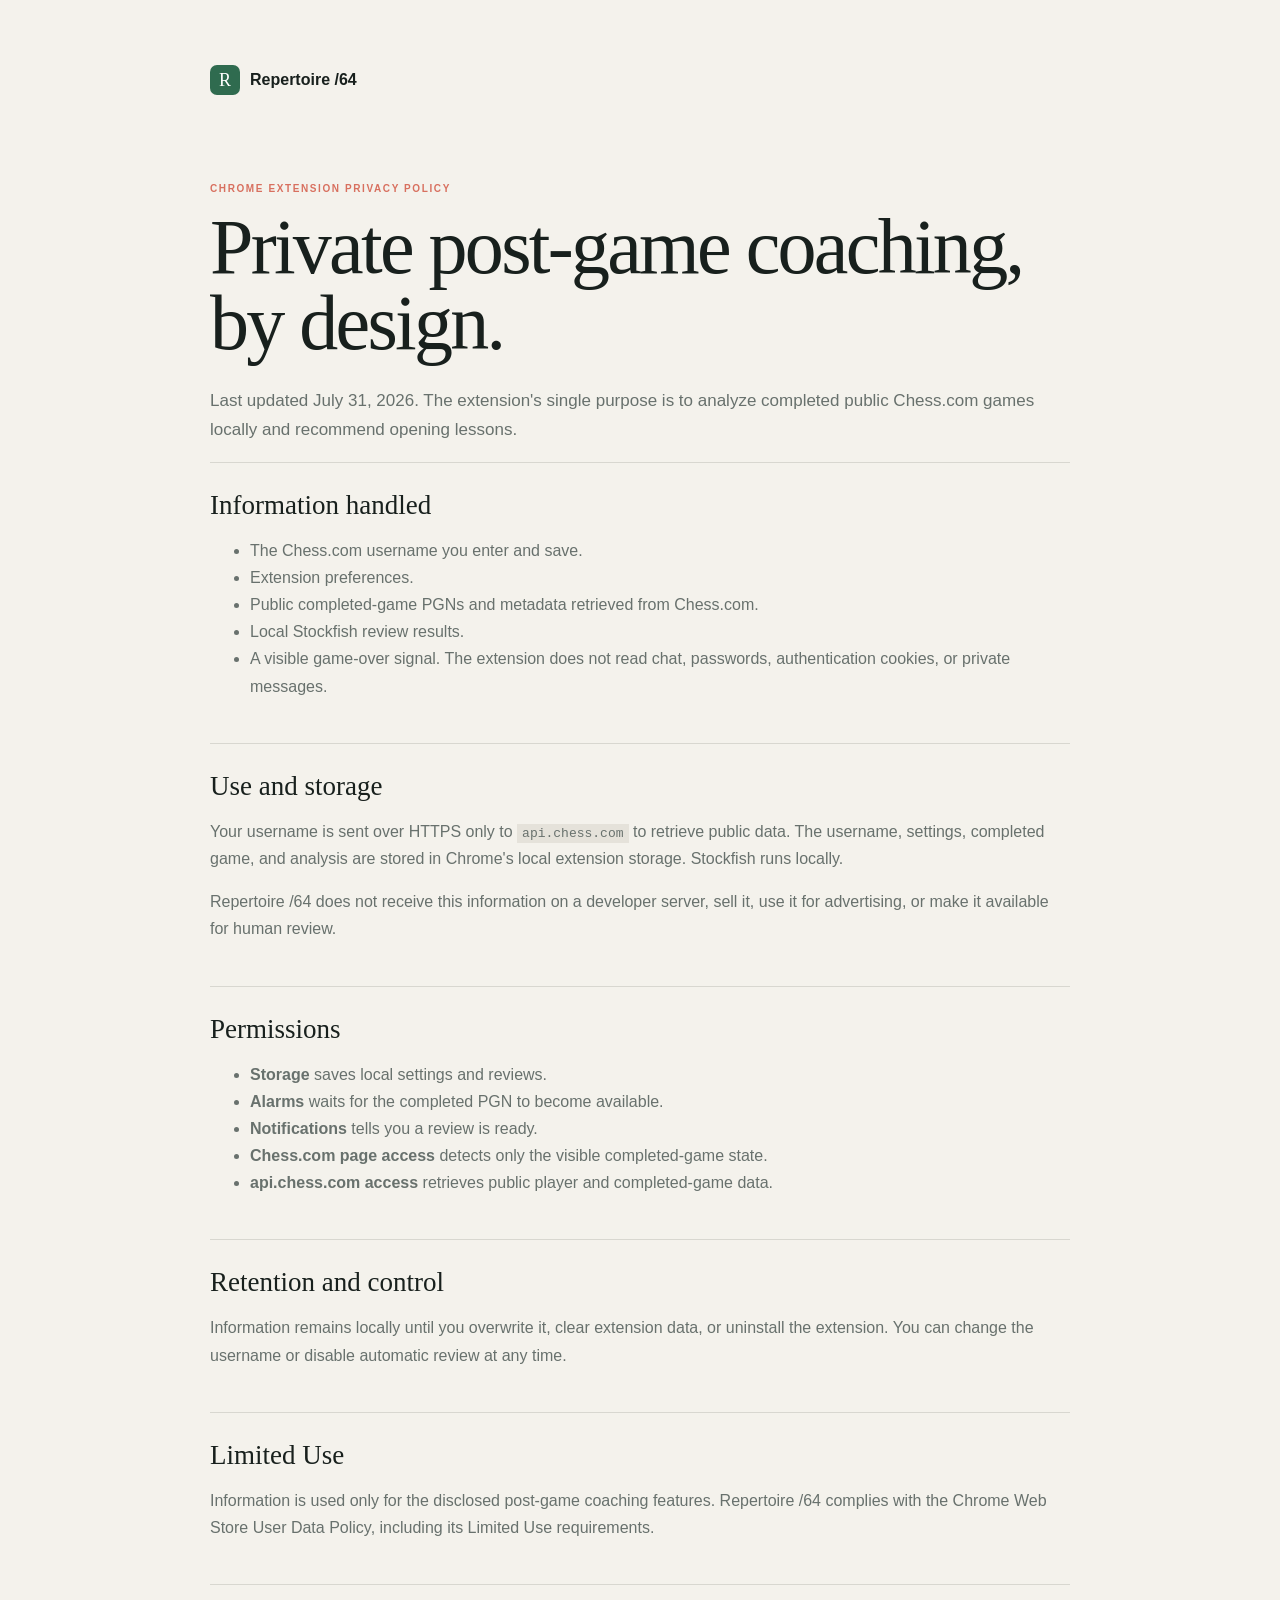
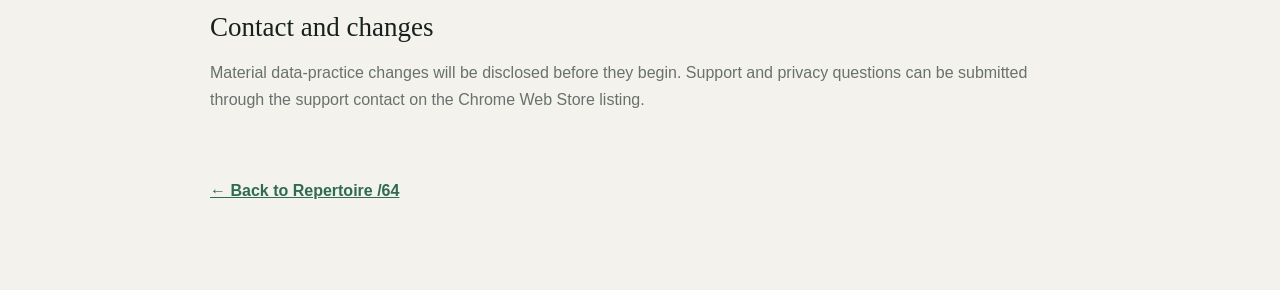
==== privacy.html @ 4016c4d4 "Publish GitHub Pages website" ====
<!doctype html>
<html lang="en">
  <head>
    <meta charset="utf-8">
    <meta name="viewport" content="width=device-width, initial-scale=1">
    <title>Privacy Policy — Repertoire /64</title>
    <link rel="stylesheet" href="./styles.css">
    <style>
      .policy{width:min(860px,calc(100% - 40px));margin:auto;padding:65px 0 90px}.policy>.brand{margin-bottom:75px}.policy .kicker{color:var(--coral);font-size:10px;font-weight:bold;letter-spacing:.16em}.policy h1{font:clamp(43px,7vw,78px)/.98 Georgia,serif;letter-spacing:-.035em;margin:12px 0 25px}.policy>.lead{font-size:17px}.policy p,.policy li{color:var(--muted);line-height:1.7}.policy section{padding:27px 0;border-top:1px solid var(--line)}.policy h2{font:27px Georgia,serif;margin:0 0 14px}.policy code{padding:2px 5px;background:#e5e2da}.policy .back{display:inline-block;margin-top:25px;color:var(--green);font-weight:bold;text-decoration:underline}
    </style>
  </head>
  <body>
    <main class="policy">
      <a class="brand" href="./index.html"><span>R</span> Repertoire /64</a>
      <p class="kicker">CHROME EXTENSION PRIVACY POLICY</p>
      <h1>Private post-game coaching, by design.</h1>
      <p class="lead">Last updated July 31, 2026. The extension&apos;s single purpose is to analyze completed public Chess.com games locally and recommend opening lessons.</p>
      <section><h2>Information handled</h2><ul><li>The Chess.com username you enter and save.</li><li>Extension preferences.</li><li>Public completed-game PGNs and metadata retrieved from Chess.com.</li><li>Local Stockfish review results.</li><li>A visible game-over signal. The extension does not read chat, passwords, authentication cookies, or private messages.</li></ul></section>
      <section><h2>Use and storage</h2><p>Your username is sent over HTTPS only to <code>api.chess.com</code> to retrieve public data. The username, settings, completed game, and analysis are stored in Chrome&apos;s local extension storage. Stockfish runs locally.</p><p>Repertoire /64 does not receive this information on a developer server, sell it, use it for advertising, or make it available for human review.</p></section>
      <section><h2>Permissions</h2><ul><li><strong>Storage</strong> saves local settings and reviews.</li><li><strong>Alarms</strong> waits for the completed PGN to become available.</li><li><strong>Notifications</strong> tells you a review is ready.</li><li><strong>Chess.com page access</strong> detects only the visible completed-game state.</li><li><strong>api.chess.com access</strong> retrieves public player and completed-game data.</li></ul></section>
      <section><h2>Retention and control</h2><p>Information remains locally until you overwrite it, clear extension data, or uninstall the extension. You can change the username or disable automatic review at any time.</p></section>
      <section><h2>Limited Use</h2><p>Information is used only for the disclosed post-game coaching features. Repertoire /64 complies with the Chrome Web Store User Data Policy, including its Limited Use requirements.</p></section>
      <section><h2>Contact and changes</h2><p>Material data-practice changes will be disclosed before they begin. Support and privacy questions can be submitted through the support contact on the Chrome Web Store listing.</p></section>
      <a class="back" href="./index.html">← Back to Repertoire /64</a>
    </main>
  </body>
</html>
---- styles.css ----
:root{--ink:#18201d;--muted:#68716d;--paper:#f4f2ec;--panel:#fbfaf6;--line:#d8d7d0;--green:#2f6b4f;--dark:#214c3a;--coral:#d8705f;--yellow:#e2c168;--shadow:0 18px 60px rgba(25,35,31,.08)}
*{box-sizing:border-box}html{scroll-behavior:smooth}body{margin:0;color:var(--ink);background:var(--paper);font-family:Arial,sans-serif}button,input{font:inherit}button,a{-webkit-tap-highlight-color:transparent}button{color:inherit}a{color:inherit;text-decoration:none}.topbar{height:72px;padding:0 clamp(20px,5vw,76px);display:flex;align-items:center;justify-content:space-between;border-bottom:1px solid var(--line);background:rgba(244,242,236,.94);backdrop-filter:blur(16px);position:sticky;top:0;z-index:20}.brand{display:inline-flex;gap:10px;align-items:center;font-weight:700}.brand span{display:grid;place-items:center;width:30px;height:30px;border-radius:7px;color:#fff;background:var(--green);font:18px Georgia,serif}.topbar nav{display:flex;gap:26px;color:var(--muted);font-size:12px}.store-link{font-size:11px;font-weight:700;color:var(--green)}.store-link.disabled,.add-chrome.disabled{pointer-events:none;opacity:.52}.hero{min-height:680px;padding:100px clamp(22px,10vw,150px) 65px;border-bottom:1px solid var(--line);background:radial-gradient(circle at 86% 25%,rgba(47,107,79,.14),transparent 28%)}.eyebrow,.section-heading>div>p,.trainer-title p,.branch-head p,.extension>div>p:first-child{font-size:10px;letter-spacing:.16em;font-weight:700;color:var(--green)}.hero h1{margin:22px 0;max-width:900px;font-size:clamp(48px,6vw,90px);line-height:.97;letter-spacing:-.055em}.hero h1 em{color:var(--green);font-family:Georgia,serif;font-weight:400}.hero-copy{max-width:670px;color:var(--muted);font-size:17px;line-height:1.7}.lookup{margin-top:30px;width:min(690px,100%);display:grid;grid-template-columns:1fr auto;border:1px solid var(--line);background:var(--panel);padding:7px;box-shadow:var(--shadow)}.lookup div{display:flex;flex-direction:column;padding:8px 15px}.lookup label{font-size:9px;color:var(--muted);font-weight:700;letter-spacing:.11em}.lookup input{border:0;outline:0;background:transparent;font-size:17px;margin-top:5px}.lookup button,.primary,.add-chrome{border:0;background:var(--green);color:#fff;font-weight:700;padding:0 23px;cursor:pointer}.status{min-height:20px;color:var(--coral);font-weight:700}.report{display:flex;flex-wrap:wrap;width:min(690px,100%);background:var(--panel);border:1px solid var(--line)}.report div{padding:13px 20px;border-right:1px solid var(--line)}.report small{display:block;color:var(--muted);font-size:9px;letter-spacing:.1em;margin-bottom:5px}.hero-stats{display:flex;gap:35px;flex-wrap:wrap;margin-top:55px}.hero-stats div{display:flex;align-items:baseline;gap:8px}.hero-stats strong{font:28px Georgia,serif;color:var(--green)}.hero-stats span{font-size:12px;color:var(--muted)}.section,.trainer-section{padding:88px clamp(20px,7vw,110px)}.section-heading,.trainer-title{display:flex;justify-content:space-between;align-items:flex-end;gap:38px;margin-bottom:35px}.section-heading h2,.trainer-title h2,.extension h2{margin:8px 0 0;font-size:clamp(34px,4vw,55px);line-height:1.05;letter-spacing:-.045em}.section-heading>p{max-width:430px;color:var(--muted);line-height:1.6}.catalog-tools{display:flex;justify-content:space-between;gap:20px;margin-bottom:20px}.filters{display:flex;gap:6px}.filters button,.controls button{border:1px solid var(--line);background:var(--panel);padding:10px 17px;cursor:pointer}.filters button.active{background:var(--ink);color:#fff}.catalog-tools>input{width:min(360px,100%);padding:12px 15px;border:1px solid var(--line);background:var(--panel)}.course-grid{display:grid;grid-template-columns:repeat(4,1fr);gap:10px;max-height:780px;overflow:auto;padding:2px 5px 15px 2px}.course-card{min-height:215px;padding:20px;border:1px solid var(--line);background:var(--panel);text-align:left;cursor:pointer}.course-card.active{outline:2px solid var(--green);outline-offset:-2px}.course-card:hover{transform:translateY(-2px);box-shadow:var(--shadow)}.side{display:inline-block;padding:5px 8px;background:#e5eee7;color:var(--green);font-size:9px;font-weight:700}.side.black{background:#e4e4df;color:var(--ink)}.course-card h3{font:23px Georgia,serif;margin:20px 0 8px}.course-card p{height:55px;overflow:hidden;color:var(--muted);font-size:12px;line-height:1.5}.course-card .bar{height:4px;background:#dfdfd8;margin:17px 0 7px}.course-card .bar i{display:block;height:100%;background:var(--green)}.course-card small{color:var(--muted)}.trainer-section{background:#e8e6df}.trainer-title>span{padding:9px 13px;border:1px solid var(--line);border-radius:99px;background:var(--panel);font-size:10px;color:var(--muted)}.foundation{display:grid;grid-template-columns:repeat(3,1fr);gap:1px;background:var(--line);border:1px solid var(--line);margin-bottom:20px}.foundation article{padding:23px;background:var(--panel);min-height:205px}.foundation small{font-size:9px;letter-spacing:.12em;color:var(--muted);font-weight:700}.foundation h3{font:21px/1.3 Georgia,serif;margin:15px 0 10px}.foundation p{color:var(--muted);font-size:12px;line-height:1.55}.trainer{display:grid;grid-template-columns:minmax(360px,590px) 1fr;box-shadow:var(--shadow)}.board-wrap{padding:clamp(16px,2.5vw,34px);background:#26362f;display:grid;place-items:center}.board{width:100%;aspect-ratio:1;display:grid;grid-template-columns:repeat(8,1fr);box-shadow:0 14px 40px rgba(0,0,0,.25)}.square{border:0;aspect-ratio:1;display:grid;place-items:center;font-family:"Arial Unicode MS",serif;font-size:clamp(30px,4.3vw,61px);line-height:1;cursor:pointer}.square.light{background:#e7dfcc}.square.dark{background:#7f9a84}.square.selected{box-shadow:inset 0 0 0 5px var(--yellow)}.lesson{padding:clamp(24px,3.5vw,44px);background:var(--panel);display:flex;flex-direction:column}.lesson-progress>span{display:block;color:var(--muted);font-size:10px;letter-spacing:.1em}.lesson-progress>div{height:5px;background:#dfdfd8;margin:10px 0 32px}.lesson-progress i{display:block;height:100%;background:var(--green)}.turn-label{color:var(--coral);font-size:10px;font-weight:700;letter-spacing:.13em}.lesson h3{font:clamp(26px,3vw,39px) Georgia,serif;margin:0}.lesson-copy{min-height:92px;color:var(--muted);line-height:1.65}.lesson .primary{min-height:50px;align-self:flex-start}.hint{margin-top:14px;padding:13px;border-left:3px solid var(--yellow);background:#f2ead4;font-size:12px}.controls{display:flex;gap:8px;margin-top:20px}.move-list{margin-top:auto;padding-top:22px;display:flex;gap:5px;flex-wrap:wrap}.move-list button{border:1px solid var(--line);background:transparent;padding:6px 8px;font-size:11px;color:var(--muted)}.move-list button.done{background:#e7efe9;color:var(--green)}.move-list button.current{outline:2px solid var(--coral)}.branches{margin-top:20px;padding:26px;background:var(--panel);border:1px solid var(--line)}.branch-head{display:flex;justify-content:space-between;align-items:end;gap:20px}.branch-head h3{font:25px Georgia,serif;margin:6px 0 0}.branch-head a{font-size:11px;color:var(--green);text-decoration:underline}.branch-grid{display:grid;grid-template-columns:repeat(3,1fr);gap:10px;margin-top:20px}.branch-grid article{padding:18px;min-height:165px;background:#eeece5}.branch-grid small{font-size:9px;color:var(--muted);letter-spacing:.1em}.branch-grid h4{font:27px Georgia,serif;margin:10px 0}.branch-grid p{font-size:12px;color:var(--muted);line-height:1.5}.branch-grid button{border:0;background:var(--ink);color:#fff;padding:9px 12px}.extension{padding:90px clamp(20px,7vw,110px);display:grid;grid-template-columns:1.2fr .8fr;gap:80px;align-items:center;background:var(--dark);color:#fff}.extension>div>p:not(:first-child){max-width:680px;color:#bed0c5;line-height:1.7}.add-chrome{display:inline-block;padding:16px 20px;background:var(--coral);margin-top:18px}.extension>div>span{display:block;margin-top:12px;color:#9eb4a8;font-size:10px}.extension aside{padding:28px;background:var(--panel);color:var(--ink);transform:rotate(1deg);box-shadow:0 25px 70px rgba(0,0,0,.25)}.extension aside small,.extension aside span{font-size:9px;color:var(--muted);letter-spacing:.11em}.extension aside h3{font:29px Georgia,serif;margin-bottom:8px}.extension aside p{color:var(--muted)}.extension aside div{padding:12px;border:1px solid var(--line);margin-top:7px}.extension aside span{display:block}.extension aside .better{background:#e5eee7}.privacy-strip{padding:32px clamp(20px,7vw,110px);display:flex;justify-content:space-between;align-items:center;gap:30px}.privacy-strip p{color:var(--muted);margin-bottom:0}.privacy-strip a{color:var(--green);font-weight:700;white-space:nowrap}footer{padding:28px clamp(20px,7vw,110px);display:flex;justify-content:space-between;align-items:center;gap:20px;background:#17221d;color:#c7d1cc;font-size:11px}footer p{color:#84938c}footer>a:last-child{text-decoration:underline}
@media(max-width:1020px){.course-grid{grid-template-columns:repeat(3,1fr)}.trainer{grid-template-columns:1fr}.board{max-width:650px}.extension{grid-template-columns:1fr}.extension aside{max-width:540px}}@media(max-width:740px){.topbar{padding:0 17px}.topbar nav{display:none}.hero{padding:70px 20px 50px;min-height:auto}.lookup{grid-template-columns:1fr}.lookup button{min-height:50px}.section,.trainer-section,.extension{padding:64px 20px}.section-heading,.trainer-title,.branch-head{align-items:flex-start;flex-direction:column}.catalog-tools{flex-direction:column}.catalog-tools>input{width:100%}.course-grid{grid-template-columns:repeat(2,1fr)}.foundation,.branch-grid{grid-template-columns:1fr}.trainer{box-shadow:none}.board-wrap{padding:12px}.square{font-size:10vw}.lesson{padding:25px 19px}.privacy-strip,footer{align-items:flex-start;flex-direction:column}}@media(max-width:470px){.course-grid{grid-template-columns:1fr}.store-link{font-size:0}.store-link::after{content:"Store ↗";font-size:10px}}
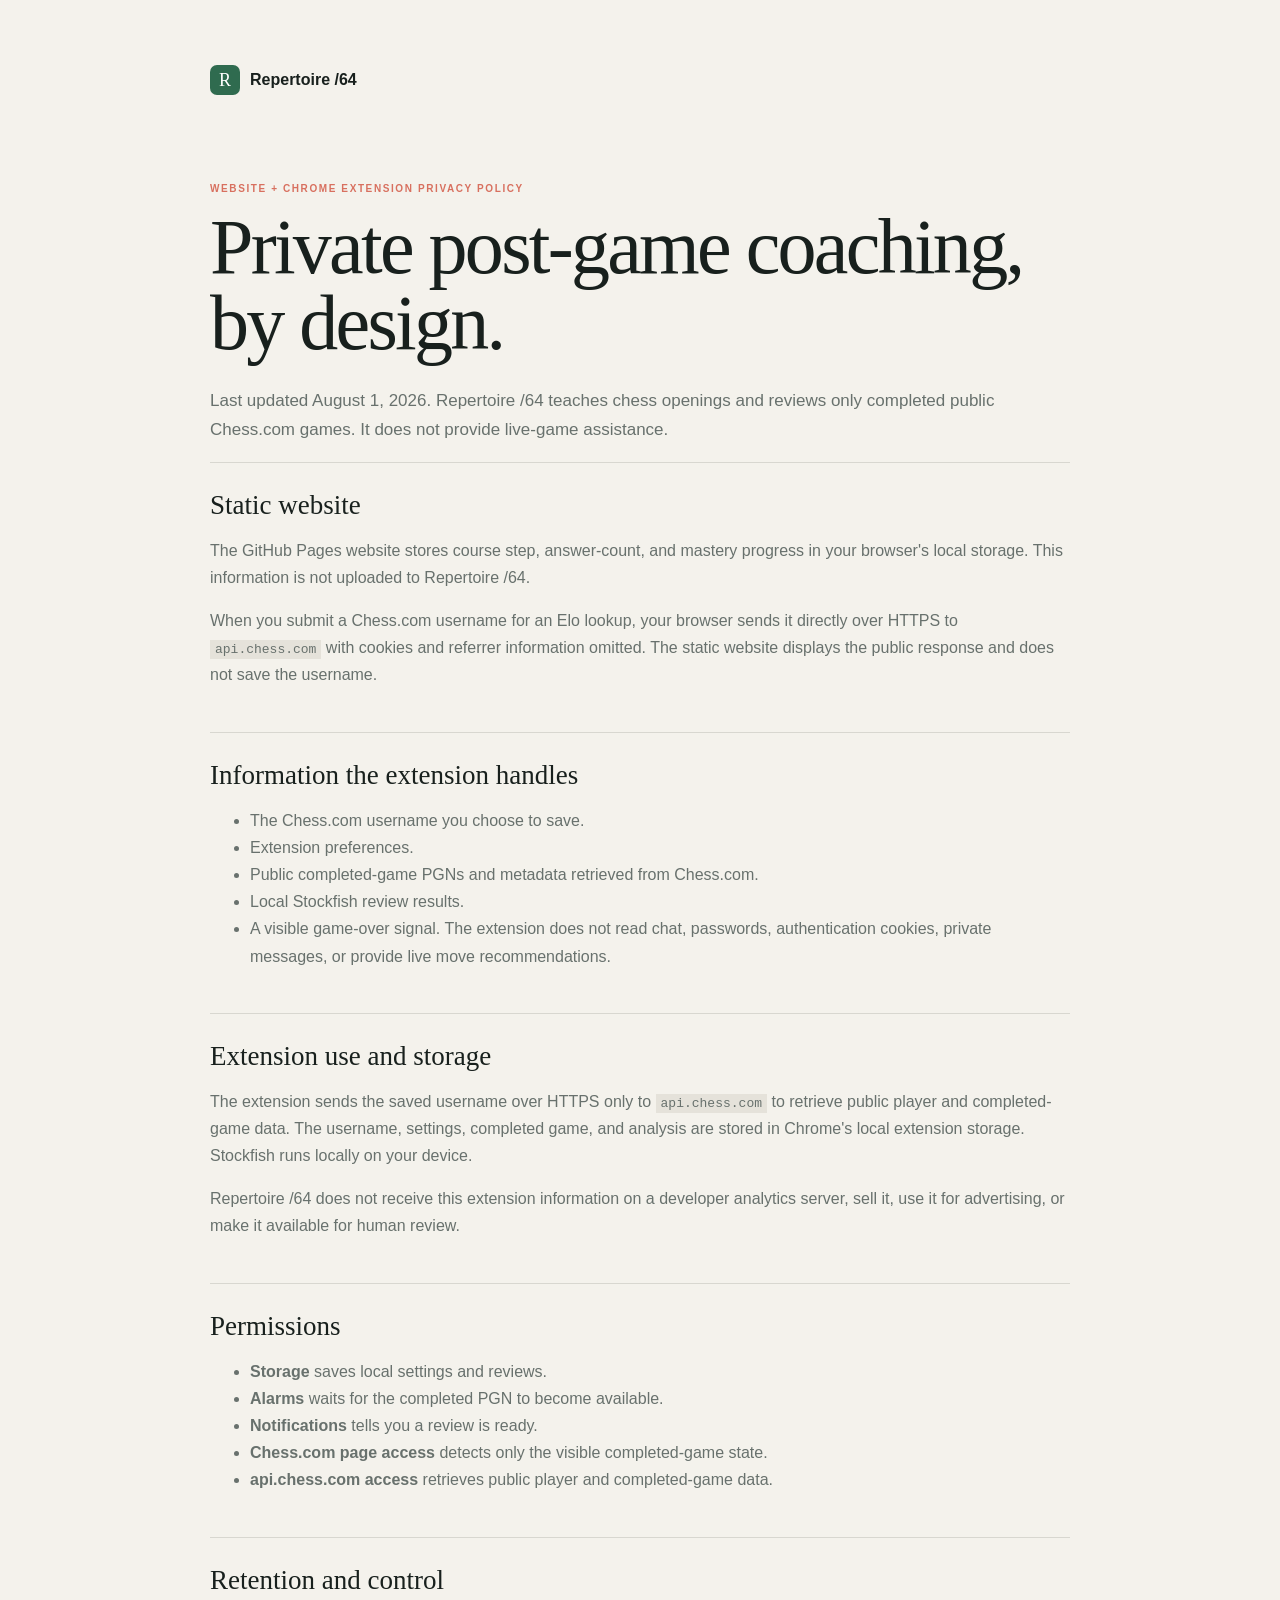
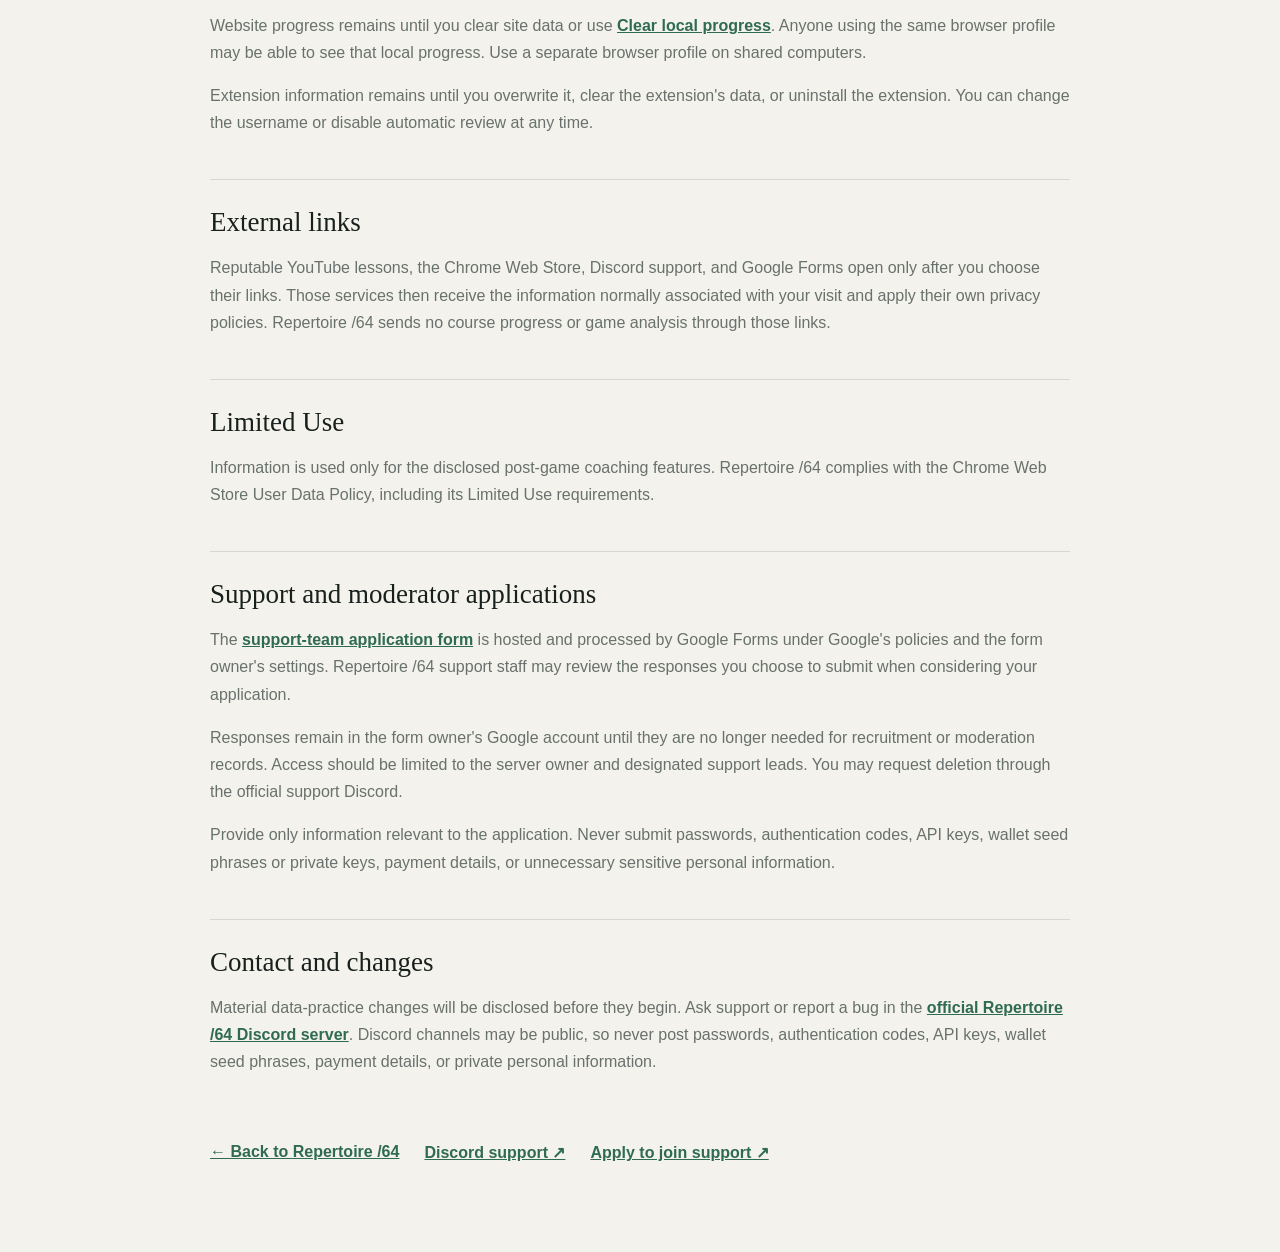
==== commit 3e541048: "Add secure support operations" ====
--- a/privacy.html
+++ b/privacy.html
@@ -2,26 +2,31 @@
 <html lang="en">
   <head>
     <meta charset="utf-8">
+    <meta http-equiv="Content-Security-Policy" content="default-src 'none'; base-uri 'none'; connect-src 'self'; font-src 'self'; form-action 'self'; frame-src 'none'; img-src 'self' data:; manifest-src 'self'; media-src 'none'; object-src 'none'; script-src 'self'; style-src 'self'; worker-src 'none'; require-trusted-types-for 'script'; trusted-types 'none'; upgrade-insecure-requests">
     <meta name="viewport" content="width=device-width, initial-scale=1">
+    <meta name="referrer" content="no-referrer">
+    <meta name="description" content="How the Repertoire /64 static website and Chrome extension handle course progress and completed-game information.">
     <title>Privacy Policy — Repertoire /64</title>
+    <link rel="icon" href="./favicon.svg" type="image/svg+xml">
     <link rel="stylesheet" href="./styles.css">
-    <style>
-      .policy{width:min(860px,calc(100% - 40px));margin:auto;padding:65px 0 90px}.policy>.brand{margin-bottom:75px}.policy .kicker{color:var(--coral);font-size:10px;font-weight:bold;letter-spacing:.16em}.policy h1{font:clamp(43px,7vw,78px)/.98 Georgia,serif;letter-spacing:-.035em;margin:12px 0 25px}.policy>.lead{font-size:17px}.policy p,.policy li{color:var(--muted);line-height:1.7}.policy section{padding:27px 0;border-top:1px solid var(--line)}.policy h2{font:27px Georgia,serif;margin:0 0 14px}.policy code{padding:2px 5px;background:#e5e2da}.policy .back{display:inline-block;margin-top:25px;color:var(--green);font-weight:bold;text-decoration:underline}
-    </style>
+    <link rel="stylesheet" href="./responsive-fixes.css">
   </head>
   <body>
     <main class="policy">
       <a class="brand" href="./index.html"><span>R</span> Repertoire /64</a>
-      <p class="kicker">CHROME EXTENSION PRIVACY POLICY</p>
+      <p class="kicker">WEBSITE + CHROME EXTENSION PRIVACY POLICY</p>
       <h1>Private post-game coaching, by design.</h1>
-      <p class="lead">Last updated July 31, 2026. The extension&apos;s single purpose is to analyze completed public Chess.com games locally and recommend opening lessons.</p>
-      <section><h2>Information handled</h2><ul><li>The Chess.com username you enter and save.</li><li>Extension preferences.</li><li>Public completed-game PGNs and metadata retrieved from Chess.com.</li><li>Local Stockfish review results.</li><li>A visible game-over signal. The extension does not read chat, passwords, authentication cookies, or private messages.</li></ul></section>
-      <section><h2>Use and storage</h2><p>Your username is sent over HTTPS only to <code>api.chess.com</code> to retrieve public data. The username, settings, completed game, and analysis are stored in Chrome&apos;s local extension storage. Stockfish runs locally.</p><p>Repertoire /64 does not receive this information on a developer server, sell it, use it for advertising, or make it available for human review.</p></section>
+      <p class="lead">Last updated August 1, 2026. Repertoire /64 teaches chess openings and reviews only completed public Chess.com games. It does not provide live-game assistance.</p>
+      <section><h2>Static website</h2><p>The GitHub Pages website stores course step, answer-count, and mastery progress in your browser&apos;s local storage. This information is not uploaded to Repertoire /64.</p><p>When you submit a Chess.com username for an Elo lookup, your browser sends it directly over HTTPS to <code>api.chess.com</code> with cookies and referrer information omitted. The static website displays the public response and does not save the username.</p></section>
+      <section><h2>Information the extension handles</h2><ul><li>The Chess.com username you choose to save.</li><li>Extension preferences.</li><li>Public completed-game PGNs and metadata retrieved from Chess.com.</li><li>Local Stockfish review results.</li><li>A visible game-over signal. The extension does not read chat, passwords, authentication cookies, private messages, or provide live move recommendations.</li></ul></section>
+      <section><h2>Extension use and storage</h2><p>The extension sends the saved username over HTTPS only to <code>api.chess.com</code> to retrieve public player and completed-game data. The username, settings, completed game, and analysis are stored in Chrome&apos;s local extension storage. Stockfish runs locally on your device.</p><p>Repertoire /64 does not receive this extension information on a developer analytics server, sell it, use it for advertising, or make it available for human review.</p></section>
       <section><h2>Permissions</h2><ul><li><strong>Storage</strong> saves local settings and reviews.</li><li><strong>Alarms</strong> waits for the completed PGN to become available.</li><li><strong>Notifications</strong> tells you a review is ready.</li><li><strong>Chess.com page access</strong> detects only the visible completed-game state.</li><li><strong>api.chess.com access</strong> retrieves public player and completed-game data.</li></ul></section>
-      <section><h2>Retention and control</h2><p>Information remains locally until you overwrite it, clear extension data, or uninstall the extension. You can change the username or disable automatic review at any time.</p></section>
+      <section><h2>Retention and control</h2><p>Website progress remains until you clear site data or use <a href="./index.html#privacy-controls">Clear local progress</a>. Anyone using the same browser profile may be able to see that local progress. Use a separate browser profile on shared computers.</p><p>Extension information remains until you overwrite it, clear the extension&apos;s data, or uninstall the extension. You can change the username or disable automatic review at any time.</p></section>
+      <section><h2>External links</h2><p>Reputable YouTube lessons, the Chrome Web Store, Discord support, and Google Forms open only after you choose their links. Those services then receive the information normally associated with your visit and apply their own privacy policies. Repertoire /64 sends no course progress or game analysis through those links.</p></section>
       <section><h2>Limited Use</h2><p>Information is used only for the disclosed post-game coaching features. Repertoire /64 complies with the Chrome Web Store User Data Policy, including its Limited Use requirements.</p></section>
-      <section><h2>Contact and changes</h2><p>Material data-practice changes will be disclosed before they begin. Support and privacy questions can be submitted through the support contact on the Chrome Web Store listing.</p></section>
-      <a class="back" href="./index.html">← Back to Repertoire /64</a>
+      <section><h2>Support and moderator applications</h2><p>The <a href="https://docs.google.com/forms/d/e/1FAIpQLSdIKH8JLNTk0vL2k8OIpFuJzBn8XvbKlanTcReGq10v-xXERg/viewform?usp=publish-editor" target="_blank" rel="noopener noreferrer" referrerpolicy="no-referrer">support-team application form</a> is hosted and processed by Google Forms under Google&apos;s policies and the form owner&apos;s settings. Repertoire /64 support staff may review the responses you choose to submit when considering your application.</p><p>Responses remain in the form owner&apos;s Google account until they are no longer needed for recruitment or moderation records. Access should be limited to the server owner and designated support leads. You may request deletion through the official support Discord.</p><p>Provide only information relevant to the application. Never submit passwords, authentication codes, API keys, wallet seed phrases or private keys, payment details, or unnecessary sensitive personal information.</p></section>
+      <section><h2>Contact and changes</h2><p>Material data-practice changes will be disclosed before they begin. Ask support or report a bug in the <a href="https://discord.gg/RRT3jMGvCg" target="_blank" rel="noopener noreferrer" referrerpolicy="no-referrer">official Repertoire /64 Discord server</a>. Discord channels may be public, so never post passwords, authentication codes, API keys, wallet seed phrases, payment details, or private personal information.</p></section>
+      <div class="policy-actions"><a class="back" href="./index.html">← Back to Repertoire /64</a><a class="back" href="https://discord.gg/RRT3jMGvCg" target="_blank" rel="noopener noreferrer" referrerpolicy="no-referrer">Discord support ↗</a><a class="back" href="https://docs.google.com/forms/d/e/1FAIpQLSdIKH8JLNTk0vL2k8OIpFuJzBn8XvbKlanTcReGq10v-xXERg/viewform?usp=publish-editor" target="_blank" rel="noopener noreferrer" referrerpolicy="no-referrer">Apply to join support ↗</a></div>
     </main>
   </body>
 </html>
--- a/styles.css
+++ b/styles.css
@@ -1,3 +1,3 @@
 :root{--ink:#18201d;--muted:#68716d;--paper:#f4f2ec;--panel:#fbfaf6;--line:#d8d7d0;--green:#2f6b4f;--dark:#214c3a;--coral:#d8705f;--yellow:#e2c168;--shadow:0 18px 60px rgba(25,35,31,.08)}
-*{box-sizing:border-box}html{scroll-behavior:smooth}body{margin:0;color:var(--ink);background:var(--paper);font-family:Arial,sans-serif}button,input{font:inherit}button,a{-webkit-tap-highlight-color:transparent}button{color:inherit}a{color:inherit;text-decoration:none}.topbar{height:72px;padding:0 clamp(20px,5vw,76px);display:flex;align-items:center;justify-content:space-between;border-bottom:1px solid var(--line);background:rgba(244,242,236,.94);backdrop-filter:blur(16px);position:sticky;top:0;z-index:20}.brand{display:inline-flex;gap:10px;align-items:center;font-weight:700}.brand span{display:grid;place-items:center;width:30px;height:30px;border-radius:7px;color:#fff;background:var(--green);font:18px Georgia,serif}.topbar nav{display:flex;gap:26px;color:var(--muted);font-size:12px}.store-link{font-size:11px;font-weight:700;color:var(--green)}.store-link.disabled,.add-chrome.disabled{pointer-events:none;opacity:.52}.hero{min-height:680px;padding:100px clamp(22px,10vw,150px) 65px;border-bottom:1px solid var(--line);background:radial-gradient(circle at 86% 25%,rgba(47,107,79,.14),transparent 28%)}.eyebrow,.section-heading>div>p,.trainer-title p,.branch-head p,.extension>div>p:first-child{font-size:10px;letter-spacing:.16em;font-weight:700;color:var(--green)}.hero h1{margin:22px 0;max-width:900px;font-size:clamp(48px,6vw,90px);line-height:.97;letter-spacing:-.055em}.hero h1 em{color:var(--green);font-family:Georgia,serif;font-weight:400}.hero-copy{max-width:670px;color:var(--muted);font-size:17px;line-height:1.7}.lookup{margin-top:30px;width:min(690px,100%);display:grid;grid-template-columns:1fr auto;border:1px solid var(--line);background:var(--panel);padding:7px;box-shadow:var(--shadow)}.lookup div{display:flex;flex-direction:column;padding:8px 15px}.lookup label{font-size:9px;color:var(--muted);font-weight:700;letter-spacing:.11em}.lookup input{border:0;outline:0;background:transparent;font-size:17px;margin-top:5px}.lookup button,.primary,.add-chrome{border:0;background:var(--green);color:#fff;font-weight:700;padding:0 23px;cursor:pointer}.status{min-height:20px;color:var(--coral);font-weight:700}.report{display:flex;flex-wrap:wrap;width:min(690px,100%);background:var(--panel);border:1px solid var(--line)}.report div{padding:13px 20px;border-right:1px solid var(--line)}.report small{display:block;color:var(--muted);font-size:9px;letter-spacing:.1em;margin-bottom:5px}.hero-stats{display:flex;gap:35px;flex-wrap:wrap;margin-top:55px}.hero-stats div{display:flex;align-items:baseline;gap:8px}.hero-stats strong{font:28px Georgia,serif;color:var(--green)}.hero-stats span{font-size:12px;color:var(--muted)}.section,.trainer-section{padding:88px clamp(20px,7vw,110px)}.section-heading,.trainer-title{display:flex;justify-content:space-between;align-items:flex-end;gap:38px;margin-bottom:35px}.section-heading h2,.trainer-title h2,.extension h2{margin:8px 0 0;font-size:clamp(34px,4vw,55px);line-height:1.05;letter-spacing:-.045em}.section-heading>p{max-width:430px;color:var(--muted);line-height:1.6}.catalog-tools{display:flex;justify-content:space-between;gap:20px;margin-bottom:20px}.filters{display:flex;gap:6px}.filters button,.controls button{border:1px solid var(--line);background:var(--panel);padding:10px 17px;cursor:pointer}.filters button.active{background:var(--ink);color:#fff}.catalog-tools>input{width:min(360px,100%);padding:12px 15px;border:1px solid var(--line);background:var(--panel)}.course-grid{display:grid;grid-template-columns:repeat(4,1fr);gap:10px;max-height:780px;overflow:auto;padding:2px 5px 15px 2px}.course-card{min-height:215px;padding:20px;border:1px solid var(--line);background:var(--panel);text-align:left;cursor:pointer}.course-card.active{outline:2px solid var(--green);outline-offset:-2px}.course-card:hover{transform:translateY(-2px);box-shadow:var(--shadow)}.side{display:inline-block;padding:5px 8px;background:#e5eee7;color:var(--green);font-size:9px;font-weight:700}.side.black{background:#e4e4df;color:var(--ink)}.course-card h3{font:23px Georgia,serif;margin:20px 0 8px}.course-card p{height:55px;overflow:hidden;color:var(--muted);font-size:12px;line-height:1.5}.course-card .bar{height:4px;background:#dfdfd8;margin:17px 0 7px}.course-card .bar i{display:block;height:100%;background:var(--green)}.course-card small{color:var(--muted)}.trainer-section{background:#e8e6df}.trainer-title>span{padding:9px 13px;border:1px solid var(--line);border-radius:99px;background:var(--panel);font-size:10px;color:var(--muted)}.foundation{display:grid;grid-template-columns:repeat(3,1fr);gap:1px;background:var(--line);border:1px solid var(--line);margin-bottom:20px}.foundation article{padding:23px;background:var(--panel);min-height:205px}.foundation small{font-size:9px;letter-spacing:.12em;color:var(--muted);font-weight:700}.foundation h3{font:21px/1.3 Georgia,serif;margin:15px 0 10px}.foundation p{color:var(--muted);font-size:12px;line-height:1.55}.trainer{display:grid;grid-template-columns:minmax(360px,590px) 1fr;box-shadow:var(--shadow)}.board-wrap{padding:clamp(16px,2.5vw,34px);background:#26362f;display:grid;place-items:center}.board{width:100%;aspect-ratio:1;display:grid;grid-template-columns:repeat(8,1fr);box-shadow:0 14px 40px rgba(0,0,0,.25)}.square{border:0;aspect-ratio:1;display:grid;place-items:center;font-family:"Arial Unicode MS",serif;font-size:clamp(30px,4.3vw,61px);line-height:1;cursor:pointer}.square.light{background:#e7dfcc}.square.dark{background:#7f9a84}.square.selected{box-shadow:inset 0 0 0 5px var(--yellow)}.lesson{padding:clamp(24px,3.5vw,44px);background:var(--panel);display:flex;flex-direction:column}.lesson-progress>span{display:block;color:var(--muted);font-size:10px;letter-spacing:.1em}.lesson-progress>div{height:5px;background:#dfdfd8;margin:10px 0 32px}.lesson-progress i{display:block;height:100%;background:var(--green)}.turn-label{color:var(--coral);font-size:10px;font-weight:700;letter-spacing:.13em}.lesson h3{font:clamp(26px,3vw,39px) Georgia,serif;margin:0}.lesson-copy{min-height:92px;color:var(--muted);line-height:1.65}.lesson .primary{min-height:50px;align-self:flex-start}.hint{margin-top:14px;padding:13px;border-left:3px solid var(--yellow);background:#f2ead4;font-size:12px}.controls{display:flex;gap:8px;margin-top:20px}.move-list{margin-top:auto;padding-top:22px;display:flex;gap:5px;flex-wrap:wrap}.move-list button{border:1px solid var(--line);background:transparent;padding:6px 8px;font-size:11px;color:var(--muted)}.move-list button.done{background:#e7efe9;color:var(--green)}.move-list button.current{outline:2px solid var(--coral)}.branches{margin-top:20px;padding:26px;background:var(--panel);border:1px solid var(--line)}.branch-head{display:flex;justify-content:space-between;align-items:end;gap:20px}.branch-head h3{font:25px Georgia,serif;margin:6px 0 0}.branch-head a{font-size:11px;color:var(--green);text-decoration:underline}.branch-grid{display:grid;grid-template-columns:repeat(3,1fr);gap:10px;margin-top:20px}.branch-grid article{padding:18px;min-height:165px;background:#eeece5}.branch-grid small{font-size:9px;color:var(--muted);letter-spacing:.1em}.branch-grid h4{font:27px Georgia,serif;margin:10px 0}.branch-grid p{font-size:12px;color:var(--muted);line-height:1.5}.branch-grid button{border:0;background:var(--ink);color:#fff;padding:9px 12px}.extension{padding:90px clamp(20px,7vw,110px);display:grid;grid-template-columns:1.2fr .8fr;gap:80px;align-items:center;background:var(--dark);color:#fff}.extension>div>p:not(:first-child){max-width:680px;color:#bed0c5;line-height:1.7}.add-chrome{display:inline-block;padding:16px 20px;background:var(--coral);margin-top:18px}.extension>div>span{display:block;margin-top:12px;color:#9eb4a8;font-size:10px}.extension aside{padding:28px;background:var(--panel);color:var(--ink);transform:rotate(1deg);box-shadow:0 25px 70px rgba(0,0,0,.25)}.extension aside small,.extension aside span{font-size:9px;color:var(--muted);letter-spacing:.11em}.extension aside h3{font:29px Georgia,serif;margin-bottom:8px}.extension aside p{color:var(--muted)}.extension aside div{padding:12px;border:1px solid var(--line);margin-top:7px}.extension aside span{display:block}.extension aside .better{background:#e5eee7}.privacy-strip{padding:32px clamp(20px,7vw,110px);display:flex;justify-content:space-between;align-items:center;gap:30px}.privacy-strip p{color:var(--muted);margin-bottom:0}.privacy-strip a{color:var(--green);font-weight:700;white-space:nowrap}footer{padding:28px clamp(20px,7vw,110px);display:flex;justify-content:space-between;align-items:center;gap:20px;background:#17221d;color:#c7d1cc;font-size:11px}footer p{color:#84938c}footer>a:last-child{text-decoration:underline}
-@media(max-width:1020px){.course-grid{grid-template-columns:repeat(3,1fr)}.trainer{grid-template-columns:1fr}.board{max-width:650px}.extension{grid-template-columns:1fr}.extension aside{max-width:540px}}@media(max-width:740px){.topbar{padding:0 17px}.topbar nav{display:none}.hero{padding:70px 20px 50px;min-height:auto}.lookup{grid-template-columns:1fr}.lookup button{min-height:50px}.section,.trainer-section,.extension{padding:64px 20px}.section-heading,.trainer-title,.branch-head{align-items:flex-start;flex-direction:column}.catalog-tools{flex-direction:column}.catalog-tools>input{width:100%}.course-grid{grid-template-columns:repeat(2,1fr)}.foundation,.branch-grid{grid-template-columns:1fr}.trainer{box-shadow:none}.board-wrap{padding:12px}.square{font-size:10vw}.lesson{padding:25px 19px}.privacy-strip,footer{align-items:flex-start;flex-direction:column}}@media(max-width:470px){.course-grid{grid-template-columns:1fr}.store-link{font-size:0}.store-link::after{content:"Store ↗";font-size:10px}}
+*{box-sizing:border-box}html{scroll-behavior:smooth}body{margin:0;color:var(--ink);background:var(--paper);font-family:Arial,sans-serif}button,input{font:inherit}button,a{-webkit-tap-highlight-color:transparent}button{color:inherit}button:disabled{cursor:wait;opacity:.65}button:focus-visible,a:focus-visible,input:focus-visible{outline:3px solid var(--yellow);outline-offset:3px}a{color:inherit;text-decoration:none}.topbar{height:72px;padding:0 clamp(20px,5vw,76px);display:flex;align-items:center;justify-content:space-between;border-bottom:1px solid var(--line);background:rgba(244,242,236,.94);backdrop-filter:blur(16px);position:sticky;top:0;z-index:20}.brand{display:inline-flex;gap:10px;align-items:center;font-weight:700}.brand span{display:grid;place-items:center;width:30px;height:30px;border-radius:7px;color:#fff;background:var(--green);font:18px Georgia,serif}.topbar nav{display:flex;gap:26px;color:var(--muted);font-size:12px}.store-link{font-size:11px;font-weight:700;color:var(--green)}.store-link.disabled,.add-chrome.disabled{pointer-events:none;opacity:.52}.hero{min-height:680px;padding:100px clamp(22px,10vw,150px) 65px;border-bottom:1px solid var(--line);background:radial-gradient(circle at 86% 25%,rgba(47,107,79,.14),transparent 28%)}.eyebrow,.section-heading>div>p,.trainer-title p,.branch-head p,.extension>div>p:first-child{font-size:10px;letter-spacing:.16em;font-weight:700;color:var(--green)}.hero h1{margin:22px 0;max-width:900px;font-size:clamp(48px,6vw,90px);line-height:.97;letter-spacing:-.055em}.hero h1 em{color:var(--green);font-family:Georgia,serif;font-weight:400}.hero-copy{max-width:670px;color:var(--muted);font-size:17px;line-height:1.7}.lookup{margin-top:30px;width:min(690px,100%);display:grid;grid-template-columns:1fr auto;border:1px solid var(--line);background:var(--panel);padding:7px;box-shadow:var(--shadow)}.lookup div{display:flex;flex-direction:column;padding:8px 15px}.lookup label{font-size:9px;color:var(--muted);font-weight:700;letter-spacing:.11em}.lookup input{border:0;outline:0;background:transparent;font-size:17px;margin-top:5px}.lookup button,.primary,.add-chrome{border:0;background:var(--green);color:#fff;font-weight:700;padding:0 23px;cursor:pointer}.status{min-height:20px;color:var(--coral);font-weight:700}.report{display:flex;flex-wrap:wrap;width:min(690px,100%);background:var(--panel);border:1px solid var(--line)}.report div{padding:13px 20px;border-right:1px solid var(--line)}.report small{display:block;color:var(--muted);font-size:9px;letter-spacing:.1em;margin-bottom:5px}.hero-stats{display:flex;gap:35px;flex-wrap:wrap;margin-top:55px}.hero-stats div{display:flex;align-items:baseline;gap:8px}.hero-stats strong{font:28px Georgia,serif;color:var(--green)}.hero-stats span{font-size:12px;color:var(--muted)}.section,.trainer-section{padding:88px clamp(20px,7vw,110px)}.section-heading,.trainer-title{display:flex;justify-content:space-between;align-items:flex-end;gap:38px;margin-bottom:35px}.section-heading h2,.trainer-title h2,.extension h2{margin:8px 0 0;font-size:clamp(34px,4vw,55px);line-height:1.05;letter-spacing:-.045em}.section-heading>p{max-width:430px;color:var(--muted);line-height:1.6}.catalog-tools{display:flex;justify-content:space-between;gap:20px;margin-bottom:20px}.filters{display:flex;gap:6px}.filters button,.controls button{border:1px solid var(--line);background:var(--panel);padding:10px 17px;cursor:pointer}.filters button.active{background:var(--ink);color:#fff}.catalog-tools>input{width:min(360px,100%);padding:12px 15px;border:1px solid var(--line);background:var(--panel)}.course-grid{display:grid;grid-template-columns:repeat(4,1fr);gap:10px;max-height:780px;overflow:auto;padding:2px 5px 15px 2px}.course-card{min-height:215px;padding:20px;border:1px solid var(--line);background:var(--panel);text-align:left;cursor:pointer}.course-card.active{outline:2px solid var(--green);outline-offset:-2px}.course-card:hover{transform:translateY(-2px);box-shadow:var(--shadow)}.side{display:inline-block;padding:5px 8px;background:#e5eee7;color:var(--green);font-size:9px;font-weight:700}.side.black{background:#e4e4df;color:var(--ink)}.course-card h3{font:23px Georgia,serif;margin:20px 0 8px}.course-card p{height:55px;overflow:hidden;color:var(--muted);font-size:12px;line-height:1.5}.course-card .bar{display:block;width:100%;height:4px;border:0;margin:17px 0 7px;appearance:none;background:#dfdfd8}.course-card .bar::-webkit-progress-bar,.lesson-progress progress::-webkit-progress-bar{background:#dfdfd8}.course-card .bar::-webkit-progress-value,.lesson-progress progress::-webkit-progress-value{background:var(--green)}.course-card .bar::-moz-progress-bar,.lesson-progress progress::-moz-progress-bar{background:var(--green)}.course-card small{color:var(--muted)}.trainer-section{background:#e8e6df}.trainer-title>span{padding:9px 13px;border:1px solid var(--line);border-radius:99px;background:var(--panel);font-size:10px;color:var(--muted)}.foundation{display:grid;grid-template-columns:repeat(3,1fr);gap:1px;background:var(--line);border:1px solid var(--line);margin-bottom:20px}.foundation article{padding:23px;background:var(--panel);min-height:205px}.foundation small,.advanced-strategy small{font-size:9px;letter-spacing:.12em;color:var(--muted);font-weight:700}.foundation h3{font:21px/1.3 Georgia,serif;margin:15px 0 10px}.foundation p{color:var(--muted);font-size:12px;line-height:1.55}.advanced-strategy{display:grid;grid-template-columns:1.2fr 1fr .8fr;gap:1px;margin-bottom:20px;border:1px solid var(--line);background:var(--line)}.advanced-strategy>div,.advanced-strategy>ol{margin:0;padding:23px;background:#f1efe8}.advanced-strategy h3{font:25px Georgia,serif;margin:12px 0}.advanced-strategy p,.advanced-strategy li{color:var(--muted);font-size:12px;line-height:1.55}.advanced-strategy strong{font-size:11px;color:var(--green)}.advanced-strategy ol{padding-left:42px}.trainer{display:grid;grid-template-columns:minmax(360px,590px) 1fr;box-shadow:var(--shadow)}.board-wrap{padding:clamp(16px,2.5vw,34px);background:#26362f;display:grid;place-items:center}.board{width:100%;aspect-ratio:1;display:grid;grid-template-columns:repeat(8,1fr);box-shadow:0 14px 40px rgba(0,0,0,.25)}.square{border:0;aspect-ratio:1;display:grid;place-items:center;font-family:"Arial Unicode MS",serif;font-size:clamp(30px,4.3vw,61px);line-height:1;cursor:pointer}.square.light{background:#e7dfcc}.square.dark{background:#7f9a84}.square.selected{box-shadow:inset 0 0 0 5px var(--yellow)}.lesson{padding:clamp(24px,3.5vw,44px);background:var(--panel);display:flex;flex-direction:column}.lesson-progress>span{display:block;color:var(--muted);font-size:10px;letter-spacing:.1em}.lesson-progress progress{display:block;width:100%;height:5px;border:0;appearance:none;background:#dfdfd8;margin:10px 0 32px}.turn-label{color:var(--coral);font-size:10px;font-weight:700;letter-spacing:.13em}.lesson h3{font:clamp(26px,3vw,39px) Georgia,serif;margin:0}.lesson-copy{min-height:92px;color:var(--muted);line-height:1.65}.lesson .primary{min-height:50px;align-self:flex-start}.hint{margin-top:14px;padding:13px;border-left:3px solid var(--yellow);background:#f2ead4;font-size:12px}.controls{display:flex;gap:8px;margin-top:20px}.move-list{margin-top:auto;padding-top:22px;display:flex;gap:5px;flex-wrap:wrap}.move-list button{border:1px solid var(--line);background:transparent;padding:6px 8px;font-size:11px;color:var(--muted)}.move-list button.done{background:#e7efe9;color:var(--green)}.move-list button.current{outline:2px solid var(--coral)}.branches{margin-top:20px;padding:26px;background:var(--panel);border:1px solid var(--line)}.branch-head{display:flex;justify-content:space-between;align-items:end;gap:20px}.branch-head h3{font:25px Georgia,serif;margin:6px 0 0}.branch-head a{font-size:11px;color:var(--green);text-decoration:underline}.branch-grid{display:grid;grid-template-columns:repeat(3,1fr);gap:10px;margin-top:20px}.branch-grid article{padding:18px;min-height:165px;background:#eeece5}.branch-grid small{font-size:9px;color:var(--muted);letter-spacing:.1em}.branch-grid h4{font:27px Georgia,serif;margin:10px 0}.branch-grid p{font-size:12px;color:var(--muted);line-height:1.5}.branch-grid button{border:0;background:var(--ink);color:#fff;padding:9px 12px}.extension{padding:90px clamp(20px,7vw,110px);display:grid;grid-template-columns:1.2fr .8fr;gap:80px;align-items:center;background:var(--dark);color:#fff}.extension>div>p:not(:first-child){max-width:680px;color:#bed0c5;line-height:1.7}.add-chrome{display:inline-block;padding:16px 20px;background:var(--coral);margin-top:18px}.extension>div>span{display:block;margin-top:12px;color:#9eb4a8;font-size:10px}.extension aside{padding:28px;background:var(--panel);color:var(--ink);transform:rotate(1deg);box-shadow:0 25px 70px rgba(0,0,0,.25)}.extension aside small,.extension aside span{font-size:9px;color:var(--muted);letter-spacing:.11em}.extension aside h3{font:29px Georgia,serif;margin-bottom:8px}.extension aside p{color:var(--muted)}.extension aside div{padding:12px;border:1px solid var(--line);margin-top:7px}.extension aside span{display:block}.extension aside .better{background:#e5eee7}.privacy-strip{padding:32px clamp(20px,7vw,110px);display:flex;justify-content:space-between;align-items:center;gap:30px}.privacy-strip p{color:var(--muted);margin-bottom:0}.privacy-actions{display:flex;align-items:center;gap:18px}.privacy-strip a{color:var(--green);font-weight:700;white-space:nowrap}.privacy-strip button{border:1px solid var(--coral);background:transparent;color:var(--coral);font-weight:700;padding:11px 14px;cursor:pointer;white-space:nowrap}.clear-status{min-height:18px;font-size:12px}footer{padding:28px clamp(20px,7vw,110px);display:flex;justify-content:space-between;align-items:center;gap:20px;background:#17221d;color:#c7d1cc;font-size:11px}footer p{color:#84938c}.footer-links{display:flex;gap:17px}.footer-links a{text-decoration:underline}.policy{width:min(860px,calc(100% - 40px));margin:auto;padding:65px 0 90px}.policy>.brand{margin-bottom:75px}.policy .kicker{color:var(--coral);font-size:10px;font-weight:bold;letter-spacing:.16em}.policy h1{font:clamp(43px,7vw,78px)/.98 Georgia,serif;letter-spacing:-.035em;margin:12px 0 25px}.policy>.lead{font-size:17px}.policy p,.policy li{color:var(--muted);line-height:1.7}.policy section{padding:27px 0;border-top:1px solid var(--line)}.policy h2{font:27px Georgia,serif;margin:0 0 14px}.policy code{padding:2px 5px;background:#e5e2da}.policy section a{color:var(--green);font-weight:700;text-decoration:underline}.policy-actions{display:flex;gap:25px;flex-wrap:wrap}.policy .back{display:inline-block;margin-top:25px;color:var(--green);font-weight:bold;text-decoration:underline}
+@media(max-width:1020px){.course-grid{grid-template-columns:repeat(3,1fr)}.advanced-strategy{grid-template-columns:1fr 1fr}.advanced-strategy>ol{grid-column:1/-1}.trainer{grid-template-columns:1fr}.board{max-width:650px}.extension{grid-template-columns:1fr}.extension aside{max-width:540px}}@media(max-width:740px){.topbar{padding:0 17px}.topbar nav{display:none}.hero{padding:70px 20px 50px;min-height:auto}.lookup{grid-template-columns:1fr}.lookup button{min-height:50px}.section,.trainer-section,.extension{padding:64px 20px}.section-heading,.trainer-title,.branch-head{align-items:flex-start;flex-direction:column}.catalog-tools{flex-direction:column}.catalog-tools>input{width:100%}.course-grid{grid-template-columns:repeat(2,1fr)}.foundation,.advanced-strategy,.branch-grid{grid-template-columns:1fr}.advanced-strategy>ol{grid-column:auto}.trainer{box-shadow:none}.board-wrap{padding:12px}.square{font-size:10vw}.lesson{padding:25px 19px}.privacy-strip,.privacy-actions,footer{align-items:flex-start;flex-direction:column}}@media(max-width:470px){.course-grid{grid-template-columns:1fr}.store-link{font-size:0}.store-link::after{content:"Store ↗";font-size:10px}}
--- a/responsive-fixes.css
+++ b/responsive-fixes.css
@@ -0,0 +1,15 @@
+.trainer,
+.board-wrap,
+.board,
+.lesson {
+  min-width: 0;
+}
+
+.board {
+  grid-template-columns: repeat(8, minmax(0, 1fr));
+}
+
+.square {
+  min-width: 0;
+  padding: 0;
+}
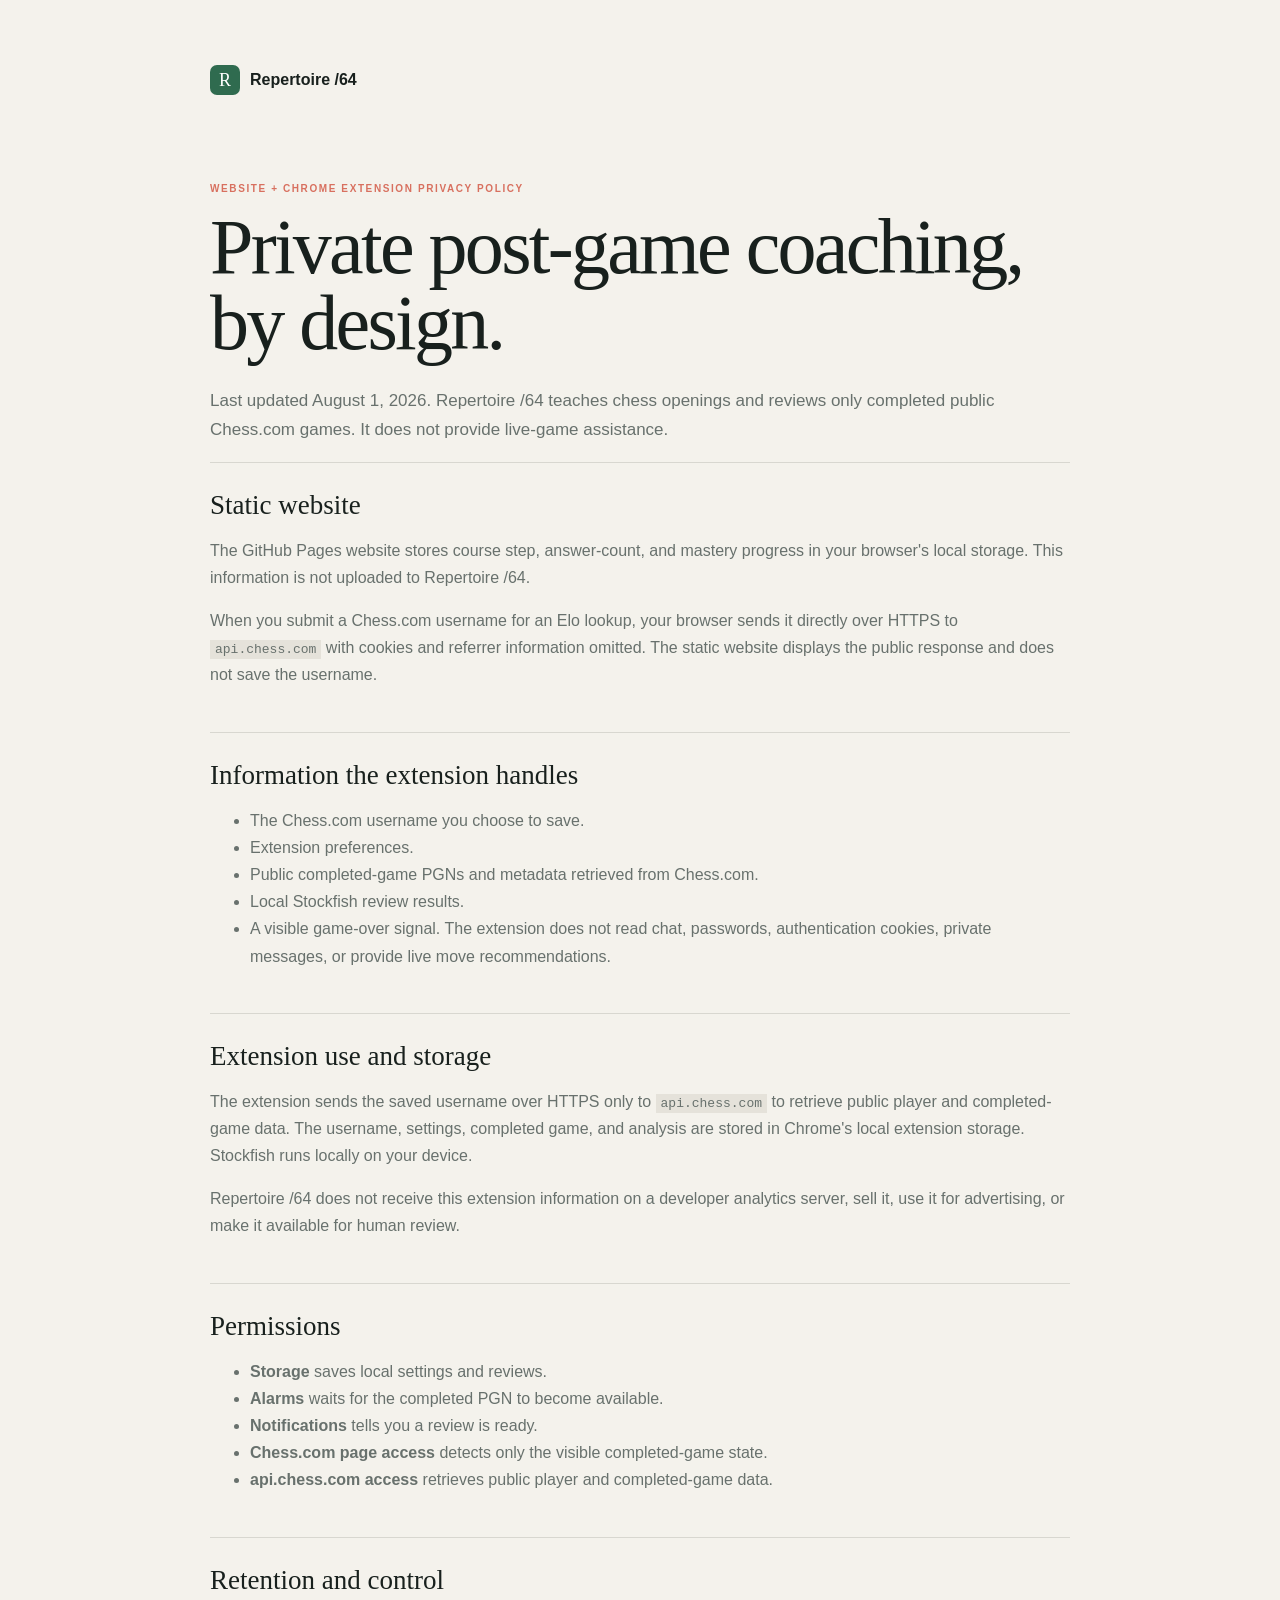
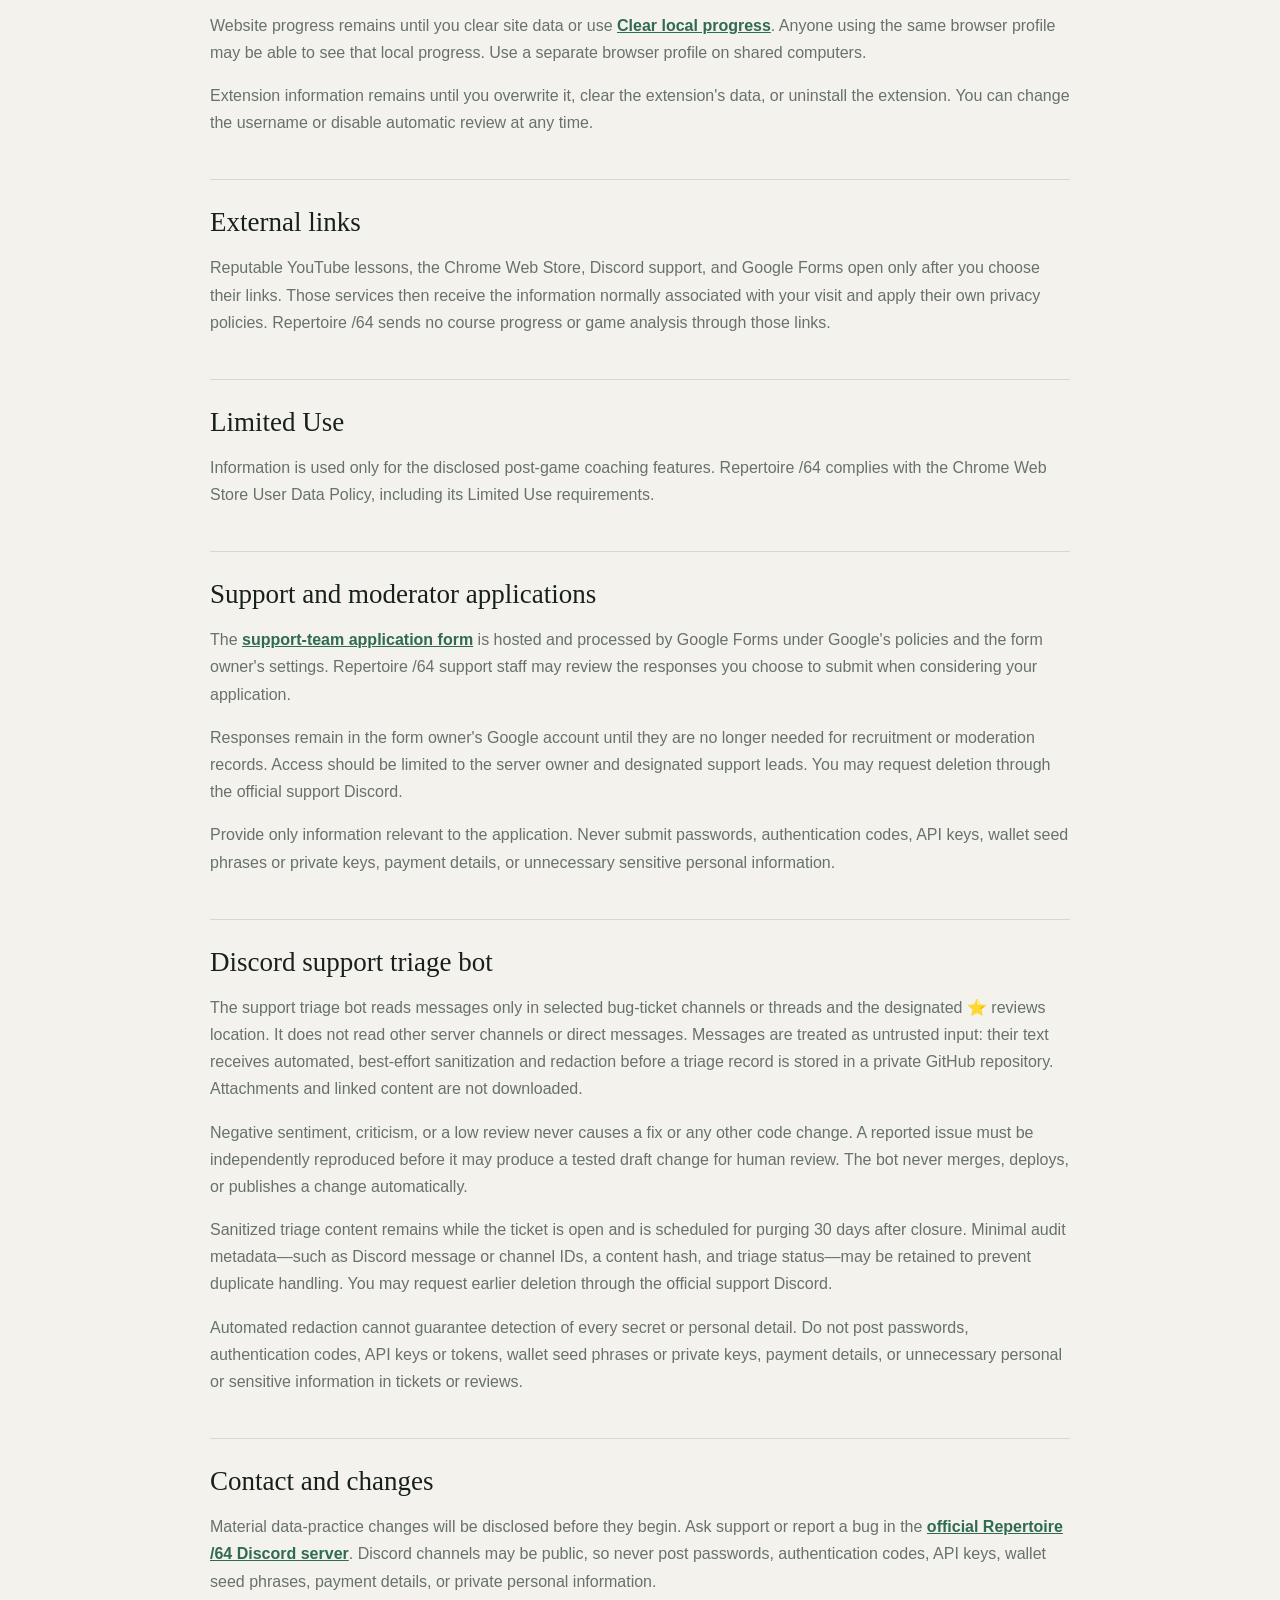
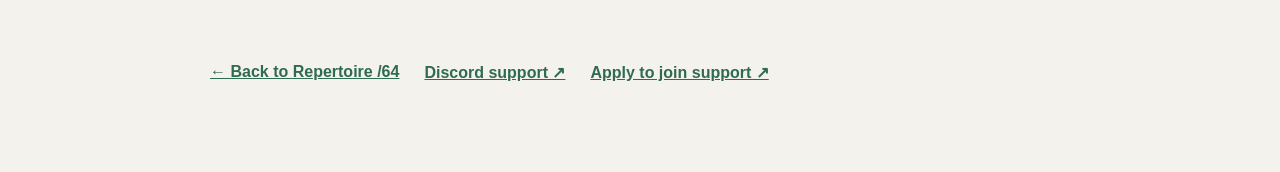
==== commit 90396be4: "Disclose Discord support triage" ====
--- a/privacy.html
+++ b/privacy.html
@@ -25,6 +25,7 @@
       <section><h2>External links</h2><p>Reputable YouTube lessons, the Chrome Web Store, Discord support, and Google Forms open only after you choose their links. Those services then receive the information normally associated with your visit and apply their own privacy policies. Repertoire /64 sends no course progress or game analysis through those links.</p></section>
       <section><h2>Limited Use</h2><p>Information is used only for the disclosed post-game coaching features. Repertoire /64 complies with the Chrome Web Store User Data Policy, including its Limited Use requirements.</p></section>
       <section><h2>Support and moderator applications</h2><p>The <a href="https://docs.google.com/forms/d/e/1FAIpQLSdIKH8JLNTk0vL2k8OIpFuJzBn8XvbKlanTcReGq10v-xXERg/viewform?usp=publish-editor" target="_blank" rel="noopener noreferrer" referrerpolicy="no-referrer">support-team application form</a> is hosted and processed by Google Forms under Google&apos;s policies and the form owner&apos;s settings. Repertoire /64 support staff may review the responses you choose to submit when considering your application.</p><p>Responses remain in the form owner&apos;s Google account until they are no longer needed for recruitment or moderation records. Access should be limited to the server owner and designated support leads. You may request deletion through the official support Discord.</p><p>Provide only information relevant to the application. Never submit passwords, authentication codes, API keys, wallet seed phrases or private keys, payment details, or unnecessary sensitive personal information.</p></section>
+      <section><h2>Discord support triage bot</h2><p>The support triage bot reads messages only in selected bug-ticket channels or threads and the designated ⭐ reviews location. It does not read other server channels or direct messages. Messages are treated as untrusted input: their text receives automated, best-effort sanitization and redaction before a triage record is stored in a private GitHub repository. Attachments and linked content are not downloaded.</p><p>Negative sentiment, criticism, or a low review never causes a fix or any other code change. A reported issue must be independently reproduced before it may produce a tested draft change for human review. The bot never merges, deploys, or publishes a change automatically.</p><p>Sanitized triage content remains while the ticket is open and is scheduled for purging 30 days after closure. Minimal audit metadata—such as Discord message or channel IDs, a content hash, and triage status—may be retained to prevent duplicate handling. You may request earlier deletion through the official support Discord.</p><p>Automated redaction cannot guarantee detection of every secret or personal detail. Do not post passwords, authentication codes, API keys or tokens, wallet seed phrases or private keys, payment details, or unnecessary personal or sensitive information in tickets or reviews.</p></section>
       <section><h2>Contact and changes</h2><p>Material data-practice changes will be disclosed before they begin. Ask support or report a bug in the <a href="https://discord.gg/RRT3jMGvCg" target="_blank" rel="noopener noreferrer" referrerpolicy="no-referrer">official Repertoire /64 Discord server</a>. Discord channels may be public, so never post passwords, authentication codes, API keys, wallet seed phrases, payment details, or private personal information.</p></section>
       <div class="policy-actions"><a class="back" href="./index.html">← Back to Repertoire /64</a><a class="back" href="https://discord.gg/RRT3jMGvCg" target="_blank" rel="noopener noreferrer" referrerpolicy="no-referrer">Discord support ↗</a><a class="back" href="https://docs.google.com/forms/d/e/1FAIpQLSdIKH8JLNTk0vL2k8OIpFuJzBn8XvbKlanTcReGq10v-xXERg/viewform?usp=publish-editor" target="_blank" rel="noopener noreferrer" referrerpolicy="no-referrer">Apply to join support ↗</a></div>
     </main>
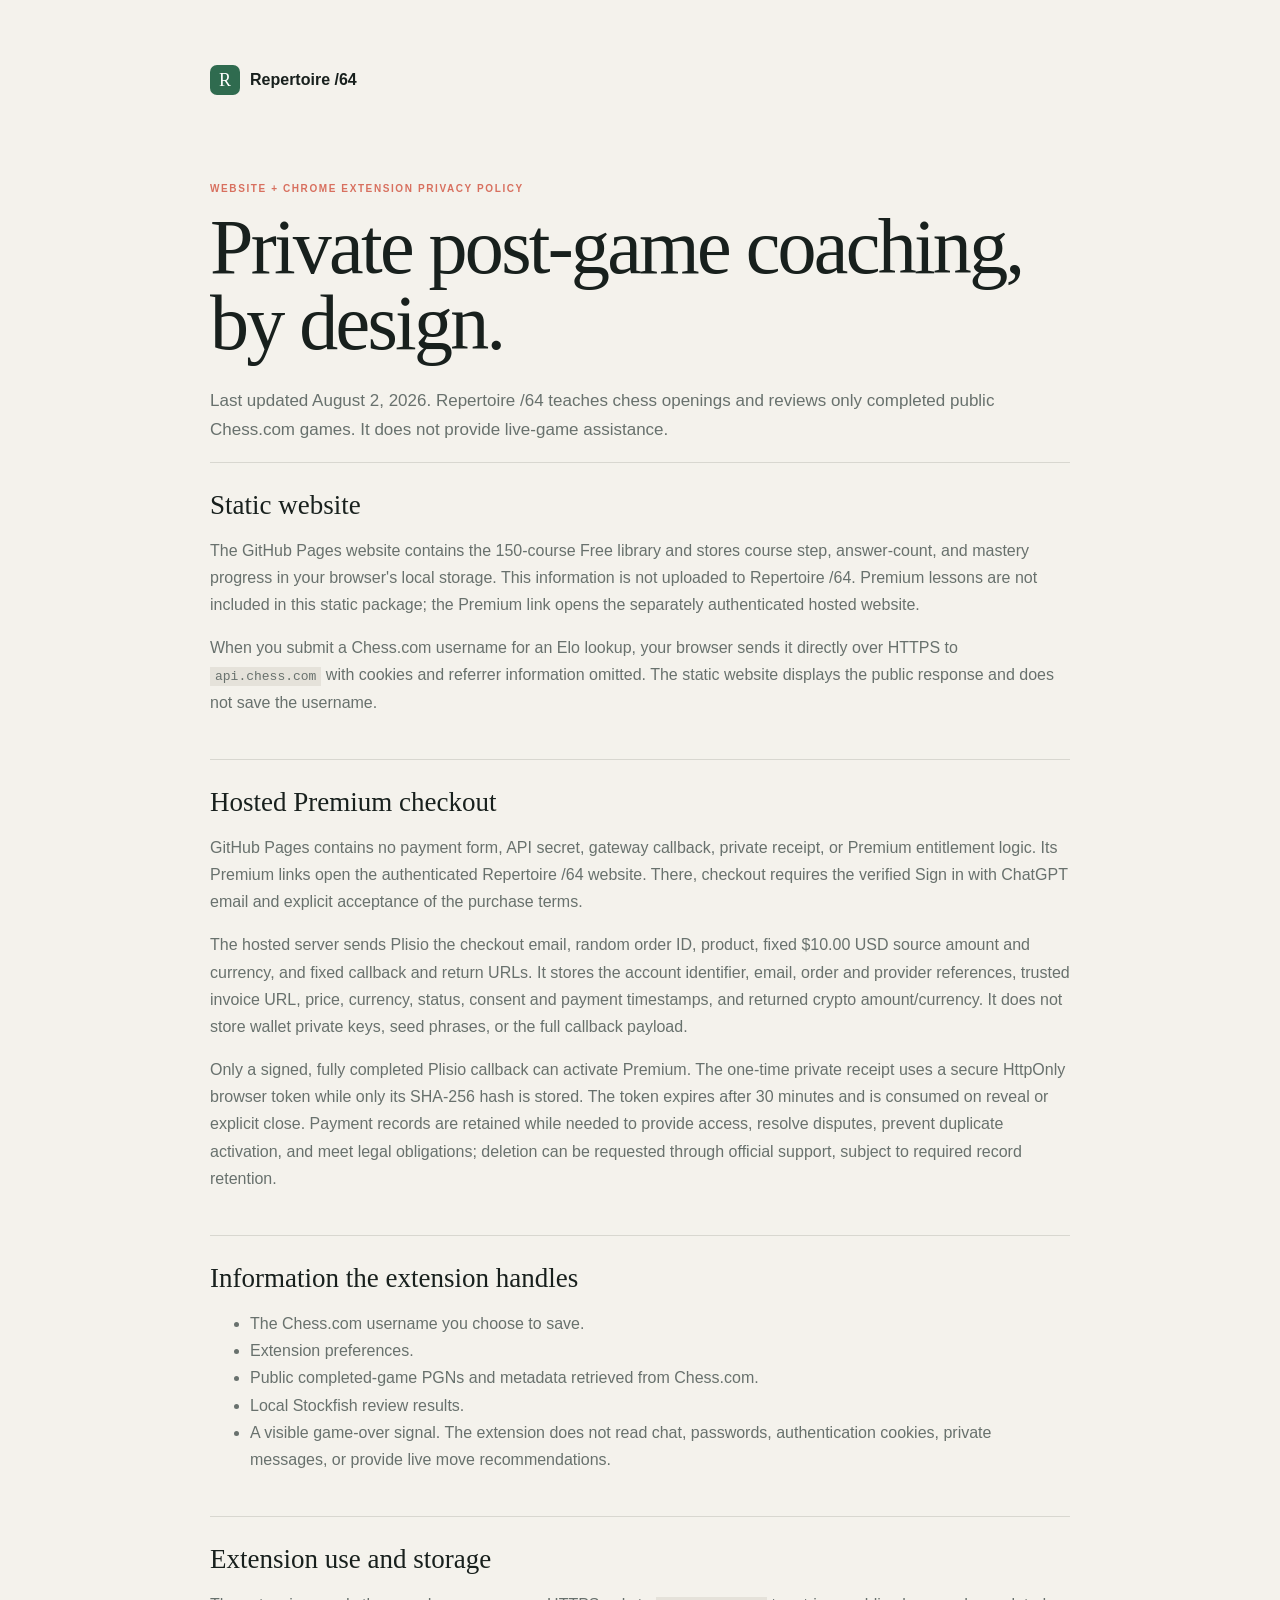
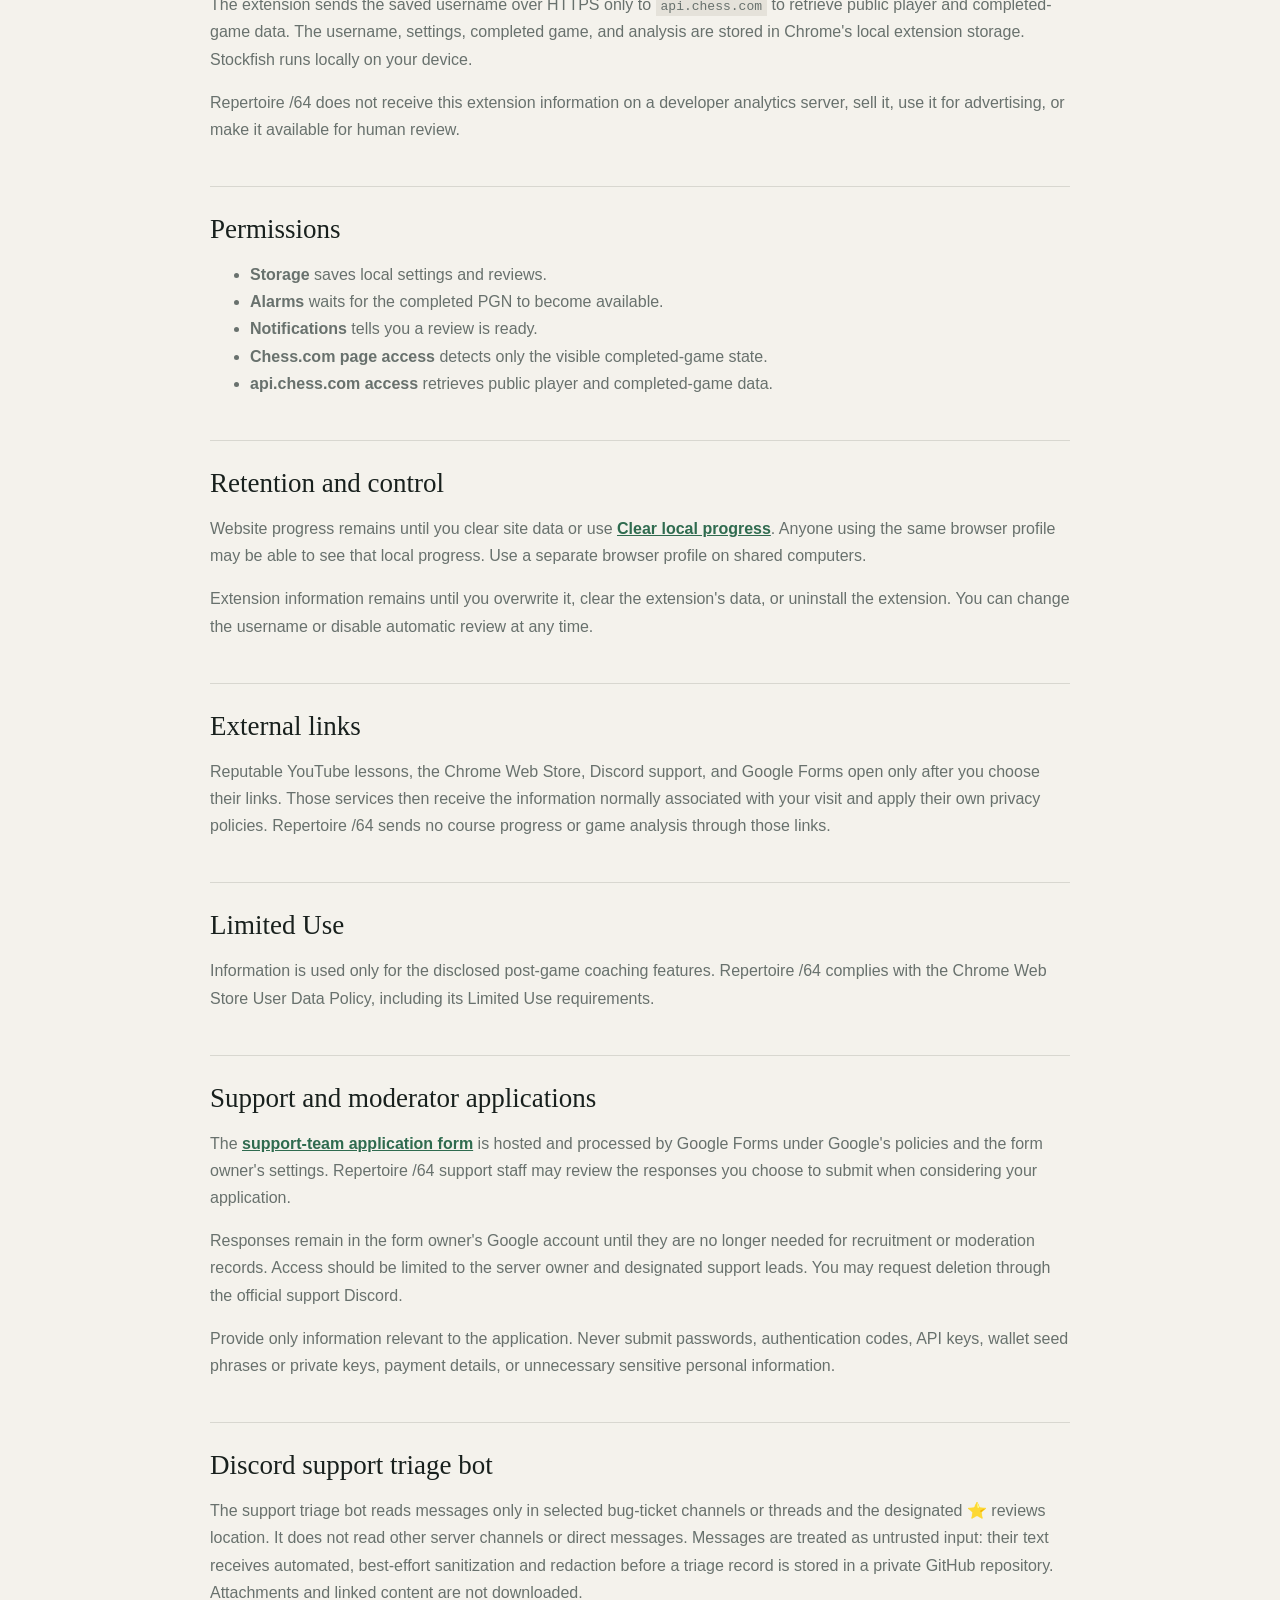
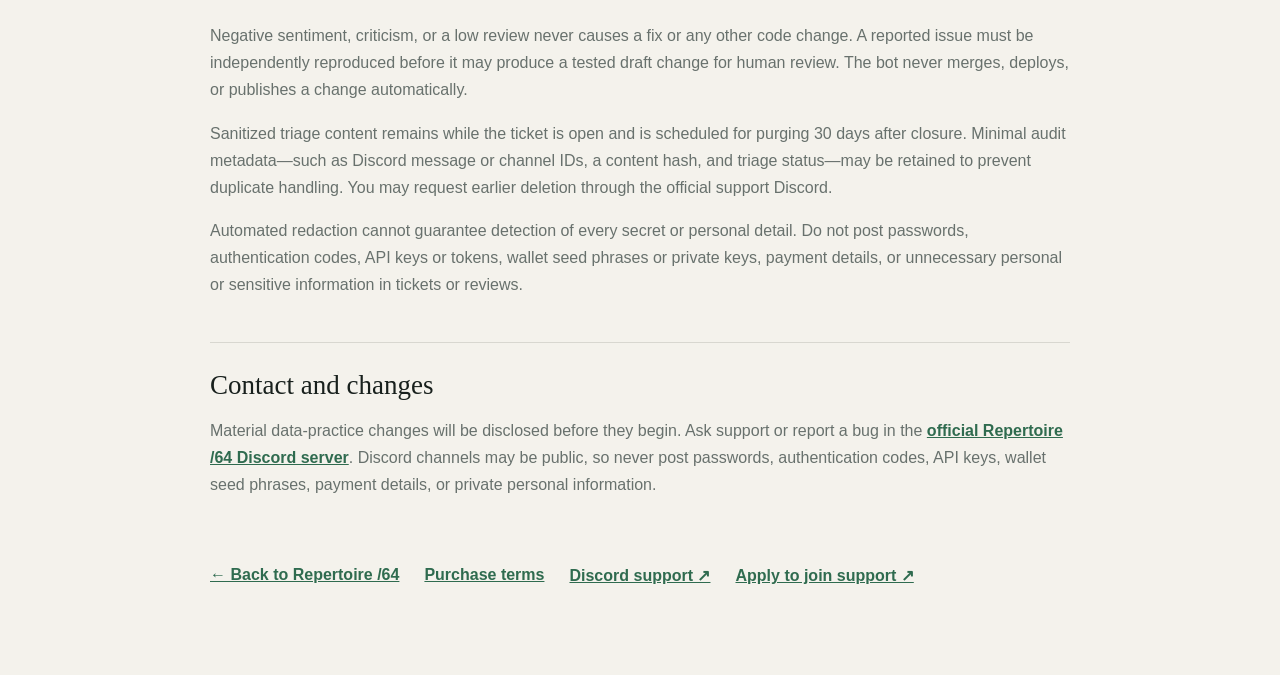
==== commit b4d014b8: "Add secure Premium checkout link" ====
--- a/privacy.html
+++ b/privacy.html
@@ -16,8 +16,9 @@
       <a class="brand" href="./index.html"><span>R</span> Repertoire /64</a>
       <p class="kicker">WEBSITE + CHROME EXTENSION PRIVACY POLICY</p>
       <h1>Private post-game coaching, by design.</h1>
-      <p class="lead">Last updated August 1, 2026. Repertoire /64 teaches chess openings and reviews only completed public Chess.com games. It does not provide live-game assistance.</p>
-      <section><h2>Static website</h2><p>The GitHub Pages website stores course step, answer-count, and mastery progress in your browser&apos;s local storage. This information is not uploaded to Repertoire /64.</p><p>When you submit a Chess.com username for an Elo lookup, your browser sends it directly over HTTPS to <code>api.chess.com</code> with cookies and referrer information omitted. The static website displays the public response and does not save the username.</p></section>
+      <p class="lead">Last updated August 2, 2026. Repertoire /64 teaches chess openings and reviews only completed public Chess.com games. It does not provide live-game assistance.</p>
+      <section><h2>Static website</h2><p>The GitHub Pages website contains the 150-course Free library and stores course step, answer-count, and mastery progress in your browser&apos;s local storage. This information is not uploaded to Repertoire /64. Premium lessons are not included in this static package; the Premium link opens the separately authenticated hosted website.</p><p>When you submit a Chess.com username for an Elo lookup, your browser sends it directly over HTTPS to <code>api.chess.com</code> with cookies and referrer information omitted. The static website displays the public response and does not save the username.</p></section>
+      <section><h2>Hosted Premium checkout</h2><p>GitHub Pages contains no payment form, API secret, gateway callback, private receipt, or Premium entitlement logic. Its Premium links open the authenticated Repertoire /64 website. There, checkout requires the verified Sign in with ChatGPT email and explicit acceptance of the purchase terms.</p><p>The hosted server sends Plisio the checkout email, random order ID, product, fixed $10.00 USD source amount and currency, and fixed callback and return URLs. It stores the account identifier, email, order and provider references, trusted invoice URL, price, currency, status, consent and payment timestamps, and returned crypto amount/currency. It does not store wallet private keys, seed phrases, or the full callback payload.</p><p>Only a signed, fully completed Plisio callback can activate Premium. The one-time private receipt uses a secure HttpOnly browser token while only its SHA-256 hash is stored. The token expires after 30 minutes and is consumed on reveal or explicit close. Payment records are retained while needed to provide access, resolve disputes, prevent duplicate activation, and meet legal obligations; deletion can be requested through official support, subject to required record retention.</p></section>
       <section><h2>Information the extension handles</h2><ul><li>The Chess.com username you choose to save.</li><li>Extension preferences.</li><li>Public completed-game PGNs and metadata retrieved from Chess.com.</li><li>Local Stockfish review results.</li><li>A visible game-over signal. The extension does not read chat, passwords, authentication cookies, private messages, or provide live move recommendations.</li></ul></section>
       <section><h2>Extension use and storage</h2><p>The extension sends the saved username over HTTPS only to <code>api.chess.com</code> to retrieve public player and completed-game data. The username, settings, completed game, and analysis are stored in Chrome&apos;s local extension storage. Stockfish runs locally on your device.</p><p>Repertoire /64 does not receive this extension information on a developer analytics server, sell it, use it for advertising, or make it available for human review.</p></section>
       <section><h2>Permissions</h2><ul><li><strong>Storage</strong> saves local settings and reviews.</li><li><strong>Alarms</strong> waits for the completed PGN to become available.</li><li><strong>Notifications</strong> tells you a review is ready.</li><li><strong>Chess.com page access</strong> detects only the visible completed-game state.</li><li><strong>api.chess.com access</strong> retrieves public player and completed-game data.</li></ul></section>
@@ -27,7 +28,7 @@
       <section><h2>Support and moderator applications</h2><p>The <a href="https://docs.google.com/forms/d/e/1FAIpQLSdIKH8JLNTk0vL2k8OIpFuJzBn8XvbKlanTcReGq10v-xXERg/viewform?usp=publish-editor" target="_blank" rel="noopener noreferrer" referrerpolicy="no-referrer">support-team application form</a> is hosted and processed by Google Forms under Google&apos;s policies and the form owner&apos;s settings. Repertoire /64 support staff may review the responses you choose to submit when considering your application.</p><p>Responses remain in the form owner&apos;s Google account until they are no longer needed for recruitment or moderation records. Access should be limited to the server owner and designated support leads. You may request deletion through the official support Discord.</p><p>Provide only information relevant to the application. Never submit passwords, authentication codes, API keys, wallet seed phrases or private keys, payment details, or unnecessary sensitive personal information.</p></section>
       <section><h2>Discord support triage bot</h2><p>The support triage bot reads messages only in selected bug-ticket channels or threads and the designated ⭐ reviews location. It does not read other server channels or direct messages. Messages are treated as untrusted input: their text receives automated, best-effort sanitization and redaction before a triage record is stored in a private GitHub repository. Attachments and linked content are not downloaded.</p><p>Negative sentiment, criticism, or a low review never causes a fix or any other code change. A reported issue must be independently reproduced before it may produce a tested draft change for human review. The bot never merges, deploys, or publishes a change automatically.</p><p>Sanitized triage content remains while the ticket is open and is scheduled for purging 30 days after closure. Minimal audit metadata—such as Discord message or channel IDs, a content hash, and triage status—may be retained to prevent duplicate handling. You may request earlier deletion through the official support Discord.</p><p>Automated redaction cannot guarantee detection of every secret or personal detail. Do not post passwords, authentication codes, API keys or tokens, wallet seed phrases or private keys, payment details, or unnecessary personal or sensitive information in tickets or reviews.</p></section>
       <section><h2>Contact and changes</h2><p>Material data-practice changes will be disclosed before they begin. Ask support or report a bug in the <a href="https://discord.gg/RRT3jMGvCg" target="_blank" rel="noopener noreferrer" referrerpolicy="no-referrer">official Repertoire /64 Discord server</a>. Discord channels may be public, so never post passwords, authentication codes, API keys, wallet seed phrases, payment details, or private personal information.</p></section>
-      <div class="policy-actions"><a class="back" href="./index.html">← Back to Repertoire /64</a><a class="back" href="https://discord.gg/RRT3jMGvCg" target="_blank" rel="noopener noreferrer" referrerpolicy="no-referrer">Discord support ↗</a><a class="back" href="https://docs.google.com/forms/d/e/1FAIpQLSdIKH8JLNTk0vL2k8OIpFuJzBn8XvbKlanTcReGq10v-xXERg/viewform?usp=publish-editor" target="_blank" rel="noopener noreferrer" referrerpolicy="no-referrer">Apply to join support ↗</a></div>
+      <div class="policy-actions"><a class="back" href="./index.html">← Back to Repertoire /64</a><a class="back" href="./terms.html">Purchase terms</a><a class="back" href="https://discord.gg/RRT3jMGvCg" target="_blank" rel="noopener noreferrer" referrerpolicy="no-referrer">Discord support ↗</a><a class="back" href="https://docs.google.com/forms/d/e/1FAIpQLSdIKH8JLNTk0vL2k8OIpFuJzBn8XvbKlanTcReGq10v-xXERg/viewform?usp=publish-editor" target="_blank" rel="noopener noreferrer" referrerpolicy="no-referrer">Apply to join support ↗</a></div>
     </main>
   </body>
 </html>
--- a/styles.css
+++ b/styles.css
@@ -1,3 +1,7 @@
 :root{--ink:#18201d;--muted:#68716d;--paper:#f4f2ec;--panel:#fbfaf6;--line:#d8d7d0;--green:#2f6b4f;--dark:#214c3a;--coral:#d8705f;--yellow:#e2c168;--shadow:0 18px 60px rgba(25,35,31,.08)}
+.premium-section{padding:88px clamp(20px,7vw,110px);display:grid;grid-template-columns:.9fr 1.1fr;gap:60px;background:#17251f;color:#f5f2e9}.premium-section>div>p:first-child{color:#9cc3aa;font-size:10px;font-weight:700;letter-spacing:.16em}.premium-section h2{margin:9px 0 18px;font-size:clamp(36px,4.8vw,62px);line-height:1.03;letter-spacing:-.05em}.premium-section h2 em{color:#d9b960;font-family:Georgia,serif;font-weight:400}.premium-section>div>p:last-child{color:#b8c9bf;line-height:1.7}.premium-cards{display:grid;grid-template-columns:1fr 1fr;gap:12px}.premium-cards article{padding:27px;border:1px solid #3b5047;background:#1d2e27}.premium-cards article.featured{border-color:#c6a953;background:#243a31}.premium-cards small{color:#a8bcb1;font-size:9px;font-weight:700;letter-spacing:.14em}.premium-cards h3{margin:18px 0;font:29px Georgia,serif}.premium-cards p{color:#cbd7d1;font-size:12px;line-height:1.7}.premium-cards a{display:inline-block;margin-top:12px;padding:12px 14px;background:#d9b960;color:#17251f;font-size:11px;font-weight:700}.advanced-teaser{margin:0 0 20px;padding:17px 20px;display:flex;align-items:center;gap:18px;border:1px solid #d2b866;background:#f7efd6;font-size:12px}.advanced-teaser span{flex:1;color:var(--muted)}.advanced-teaser a{color:var(--green);font-weight:700;text-decoration:underline}.branch-grid.compact{grid-template-columns:1fr}.branch-grid.compact article{min-height:135px}
+.learning-resource{margin-top:20px;padding:23px 26px;display:flex;align-items:center;justify-content:space-between;gap:28px;border:1px solid #bfd0c4;background:#e5eee7}.learning-resource>div{max-width:760px}.learning-resource small{color:var(--green);font-size:9px;font-weight:700;letter-spacing:.13em}.learning-resource h3{margin:8px 0;font:25px Georgia,serif}.learning-resource p{margin:0;color:var(--muted);font-size:12px;line-height:1.6}.learning-resource a{flex:0 0 auto;padding:13px 16px;background:var(--green);color:#fff;font-size:11px;font-weight:700;text-align:center}
+@media(max-width:900px){.premium-section{grid-template-columns:1fr}.premium-cards{grid-template-columns:1fr 1fr}}
+@media(max-width:740px){.premium-section{padding:64px 20px}.premium-cards{grid-template-columns:1fr}.advanced-teaser,.learning-resource{align-items:flex-start;flex-direction:column}.learning-resource a{width:100%}}
 *{box-sizing:border-box}html{scroll-behavior:smooth}body{margin:0;color:var(--ink);background:var(--paper);font-family:Arial,sans-serif}button,input{font:inherit}button,a{-webkit-tap-highlight-color:transparent}button{color:inherit}button:disabled{cursor:wait;opacity:.65}button:focus-visible,a:focus-visible,input:focus-visible{outline:3px solid var(--yellow);outline-offset:3px}a{color:inherit;text-decoration:none}.topbar{height:72px;padding:0 clamp(20px,5vw,76px);display:flex;align-items:center;justify-content:space-between;border-bottom:1px solid var(--line);background:rgba(244,242,236,.94);backdrop-filter:blur(16px);position:sticky;top:0;z-index:20}.brand{display:inline-flex;gap:10px;align-items:center;font-weight:700}.brand span{display:grid;place-items:center;width:30px;height:30px;border-radius:7px;color:#fff;background:var(--green);font:18px Georgia,serif}.topbar nav{display:flex;gap:26px;color:var(--muted);font-size:12px}.store-link{font-size:11px;font-weight:700;color:var(--green)}.store-link.disabled,.add-chrome.disabled{pointer-events:none;opacity:.52}.hero{min-height:680px;padding:100px clamp(22px,10vw,150px) 65px;border-bottom:1px solid var(--line);background:radial-gradient(circle at 86% 25%,rgba(47,107,79,.14),transparent 28%)}.eyebrow,.section-heading>div>p,.trainer-title p,.branch-head p,.extension>div>p:first-child{font-size:10px;letter-spacing:.16em;font-weight:700;color:var(--green)}.hero h1{margin:22px 0;max-width:900px;font-size:clamp(48px,6vw,90px);line-height:.97;letter-spacing:-.055em}.hero h1 em{color:var(--green);font-family:Georgia,serif;font-weight:400}.hero-copy{max-width:670px;color:var(--muted);font-size:17px;line-height:1.7}.lookup{margin-top:30px;width:min(690px,100%);display:grid;grid-template-columns:1fr auto;border:1px solid var(--line);background:var(--panel);padding:7px;box-shadow:var(--shadow)}.lookup div{display:flex;flex-direction:column;padding:8px 15px}.lookup label{font-size:9px;color:var(--muted);font-weight:700;letter-spacing:.11em}.lookup input{border:0;outline:0;background:transparent;font-size:17px;margin-top:5px}.lookup button,.primary,.add-chrome{border:0;background:var(--green);color:#fff;font-weight:700;padding:0 23px;cursor:pointer}.status{min-height:20px;color:var(--coral);font-weight:700}.report{display:flex;flex-wrap:wrap;width:min(690px,100%);background:var(--panel);border:1px solid var(--line)}.report div{padding:13px 20px;border-right:1px solid var(--line)}.report small{display:block;color:var(--muted);font-size:9px;letter-spacing:.1em;margin-bottom:5px}.hero-stats{display:flex;gap:35px;flex-wrap:wrap;margin-top:55px}.hero-stats div{display:flex;align-items:baseline;gap:8px}.hero-stats strong{font:28px Georgia,serif;color:var(--green)}.hero-stats span{font-size:12px;color:var(--muted)}.section,.trainer-section{padding:88px clamp(20px,7vw,110px)}.section-heading,.trainer-title{display:flex;justify-content:space-between;align-items:flex-end;gap:38px;margin-bottom:35px}.section-heading h2,.trainer-title h2,.extension h2{margin:8px 0 0;font-size:clamp(34px,4vw,55px);line-height:1.05;letter-spacing:-.045em}.section-heading>p{max-width:430px;color:var(--muted);line-height:1.6}.catalog-tools{display:flex;justify-content:space-between;gap:20px;margin-bottom:20px}.filters{display:flex;gap:6px}.filters button,.controls button{border:1px solid var(--line);background:var(--panel);padding:10px 17px;cursor:pointer}.filters button.active{background:var(--ink);color:#fff}.catalog-tools>input{width:min(360px,100%);padding:12px 15px;border:1px solid var(--line);background:var(--panel)}.course-grid{display:grid;grid-template-columns:repeat(4,1fr);gap:10px;max-height:780px;overflow:auto;padding:2px 5px 15px 2px}.course-card{min-height:215px;padding:20px;border:1px solid var(--line);background:var(--panel);text-align:left;cursor:pointer}.course-card.active{outline:2px solid var(--green);outline-offset:-2px}.course-card:hover{transform:translateY(-2px);box-shadow:var(--shadow)}.side{display:inline-block;padding:5px 8px;background:#e5eee7;color:var(--green);font-size:9px;font-weight:700}.side.black{background:#e4e4df;color:var(--ink)}.course-card h3{font:23px Georgia,serif;margin:20px 0 8px}.course-card p{height:55px;overflow:hidden;color:var(--muted);font-size:12px;line-height:1.5}.course-card .bar{display:block;width:100%;height:4px;border:0;margin:17px 0 7px;appearance:none;background:#dfdfd8}.course-card .bar::-webkit-progress-bar,.lesson-progress progress::-webkit-progress-bar{background:#dfdfd8}.course-card .bar::-webkit-progress-value,.lesson-progress progress::-webkit-progress-value{background:var(--green)}.course-card .bar::-moz-progress-bar,.lesson-progress progress::-moz-progress-bar{background:var(--green)}.course-card small{color:var(--muted)}.trainer-section{background:#e8e6df}.trainer-title>span{padding:9px 13px;border:1px solid var(--line);border-radius:99px;background:var(--panel);font-size:10px;color:var(--muted)}.foundation{display:grid;grid-template-columns:repeat(3,1fr);gap:1px;background:var(--line);border:1px solid var(--line);margin-bottom:20px}.foundation article{padding:23px;background:var(--panel);min-height:205px}.foundation small,.advanced-strategy small{font-size:9px;letter-spacing:.12em;color:var(--muted);font-weight:700}.foundation h3{font:21px/1.3 Georgia,serif;margin:15px 0 10px}.foundation p{color:var(--muted);font-size:12px;line-height:1.55}.advanced-strategy{display:grid;grid-template-columns:1.2fr 1fr .8fr;gap:1px;margin-bottom:20px;border:1px solid var(--line);background:var(--line)}.advanced-strategy>div,.advanced-strategy>ol{margin:0;padding:23px;background:#f1efe8}.advanced-strategy h3{font:25px Georgia,serif;margin:12px 0}.advanced-strategy p,.advanced-strategy li{color:var(--muted);font-size:12px;line-height:1.55}.advanced-strategy strong{font-size:11px;color:var(--green)}.advanced-strategy ol{padding-left:42px}.trainer{display:grid;grid-template-columns:minmax(360px,590px) 1fr;box-shadow:var(--shadow)}.board-wrap{padding:clamp(16px,2.5vw,34px);background:#26362f;display:grid;place-items:center}.board{width:100%;aspect-ratio:1;display:grid;grid-template-columns:repeat(8,1fr);box-shadow:0 14px 40px rgba(0,0,0,.25)}.square{border:0;aspect-ratio:1;display:grid;place-items:center;font-family:"Arial Unicode MS",serif;font-size:clamp(30px,4.3vw,61px);line-height:1;cursor:pointer}.square.light{background:#e7dfcc}.square.dark{background:#7f9a84}.square.selected{box-shadow:inset 0 0 0 5px var(--yellow)}.lesson{padding:clamp(24px,3.5vw,44px);background:var(--panel);display:flex;flex-direction:column}.lesson-progress>span{display:block;color:var(--muted);font-size:10px;letter-spacing:.1em}.lesson-progress progress{display:block;width:100%;height:5px;border:0;appearance:none;background:#dfdfd8;margin:10px 0 32px}.turn-label{color:var(--coral);font-size:10px;font-weight:700;letter-spacing:.13em}.lesson h3{font:clamp(26px,3vw,39px) Georgia,serif;margin:0}.lesson-copy{min-height:92px;color:var(--muted);line-height:1.65}.lesson .primary{min-height:50px;align-self:flex-start}.hint{margin-top:14px;padding:13px;border-left:3px solid var(--yellow);background:#f2ead4;font-size:12px}.controls{display:flex;gap:8px;margin-top:20px}.move-list{margin-top:auto;padding-top:22px;display:flex;gap:5px;flex-wrap:wrap}.move-list button{border:1px solid var(--line);background:transparent;padding:6px 8px;font-size:11px;color:var(--muted)}.move-list button.done{background:#e7efe9;color:var(--green)}.move-list button.current{outline:2px solid var(--coral)}.branches{margin-top:20px;padding:26px;background:var(--panel);border:1px solid var(--line)}.branch-head{display:flex;justify-content:space-between;align-items:end;gap:20px}.branch-head h3{font:25px Georgia,serif;margin:6px 0 0}.branch-head a{font-size:11px;color:var(--green);text-decoration:underline}.branch-grid{display:grid;grid-template-columns:repeat(3,1fr);gap:10px;margin-top:20px}.branch-grid article{padding:18px;min-height:165px;background:#eeece5}.branch-grid small{font-size:9px;color:var(--muted);letter-spacing:.1em}.branch-grid h4{font:27px Georgia,serif;margin:10px 0}.branch-grid p{font-size:12px;color:var(--muted);line-height:1.5}.branch-grid button{border:0;background:var(--ink);color:#fff;padding:9px 12px}.extension{padding:90px clamp(20px,7vw,110px);display:grid;grid-template-columns:1.2fr .8fr;gap:80px;align-items:center;background:var(--dark);color:#fff}.extension>div>p:not(:first-child){max-width:680px;color:#bed0c5;line-height:1.7}.add-chrome{display:inline-block;padding:16px 20px;background:var(--coral);margin-top:18px}.extension>div>span{display:block;margin-top:12px;color:#9eb4a8;font-size:10px}.extension aside{padding:28px;background:var(--panel);color:var(--ink);transform:rotate(1deg);box-shadow:0 25px 70px rgba(0,0,0,.25)}.extension aside small,.extension aside span{font-size:9px;color:var(--muted);letter-spacing:.11em}.extension aside h3{font:29px Georgia,serif;margin-bottom:8px}.extension aside p{color:var(--muted)}.extension aside div{padding:12px;border:1px solid var(--line);margin-top:7px}.extension aside span{display:block}.extension aside .better{background:#e5eee7}.privacy-strip{padding:32px clamp(20px,7vw,110px);display:flex;justify-content:space-between;align-items:center;gap:30px}.privacy-strip p{color:var(--muted);margin-bottom:0}.privacy-actions{display:flex;align-items:center;gap:18px}.privacy-strip a{color:var(--green);font-weight:700;white-space:nowrap}.privacy-strip button{border:1px solid var(--coral);background:transparent;color:var(--coral);font-weight:700;padding:11px 14px;cursor:pointer;white-space:nowrap}.clear-status{min-height:18px;font-size:12px}footer{padding:28px clamp(20px,7vw,110px);display:flex;justify-content:space-between;align-items:center;gap:20px;background:#17221d;color:#c7d1cc;font-size:11px}footer p{color:#84938c}.footer-links{display:flex;gap:17px}.footer-links a{text-decoration:underline}.policy{width:min(860px,calc(100% - 40px));margin:auto;padding:65px 0 90px}.policy>.brand{margin-bottom:75px}.policy .kicker{color:var(--coral);font-size:10px;font-weight:bold;letter-spacing:.16em}.policy h1{font:clamp(43px,7vw,78px)/.98 Georgia,serif;letter-spacing:-.035em;margin:12px 0 25px}.policy>.lead{font-size:17px}.policy p,.policy li{color:var(--muted);line-height:1.7}.policy section{padding:27px 0;border-top:1px solid var(--line)}.policy h2{font:27px Georgia,serif;margin:0 0 14px}.policy code{padding:2px 5px;background:#e5e2da}.policy section a{color:var(--green);font-weight:700;text-decoration:underline}.policy-actions{display:flex;gap:25px;flex-wrap:wrap}.policy .back{display:inline-block;margin-top:25px;color:var(--green);font-weight:bold;text-decoration:underline}
 @media(max-width:1020px){.course-grid{grid-template-columns:repeat(3,1fr)}.advanced-strategy{grid-template-columns:1fr 1fr}.advanced-strategy>ol{grid-column:1/-1}.trainer{grid-template-columns:1fr}.board{max-width:650px}.extension{grid-template-columns:1fr}.extension aside{max-width:540px}}@media(max-width:740px){.topbar{padding:0 17px}.topbar nav{display:none}.hero{padding:70px 20px 50px;min-height:auto}.lookup{grid-template-columns:1fr}.lookup button{min-height:50px}.section,.trainer-section,.extension{padding:64px 20px}.section-heading,.trainer-title,.branch-head{align-items:flex-start;flex-direction:column}.catalog-tools{flex-direction:column}.catalog-tools>input{width:100%}.course-grid{grid-template-columns:repeat(2,1fr)}.foundation,.advanced-strategy,.branch-grid{grid-template-columns:1fr}.advanced-strategy>ol{grid-column:auto}.trainer{box-shadow:none}.board-wrap{padding:12px}.square{font-size:10vw}.lesson{padding:25px 19px}.privacy-strip,.privacy-actions,footer{align-items:flex-start;flex-direction:column}}@media(max-width:470px){.course-grid{grid-template-columns:1fr}.store-link{font-size:0}.store-link::after{content:"Store ↗";font-size:10px}}
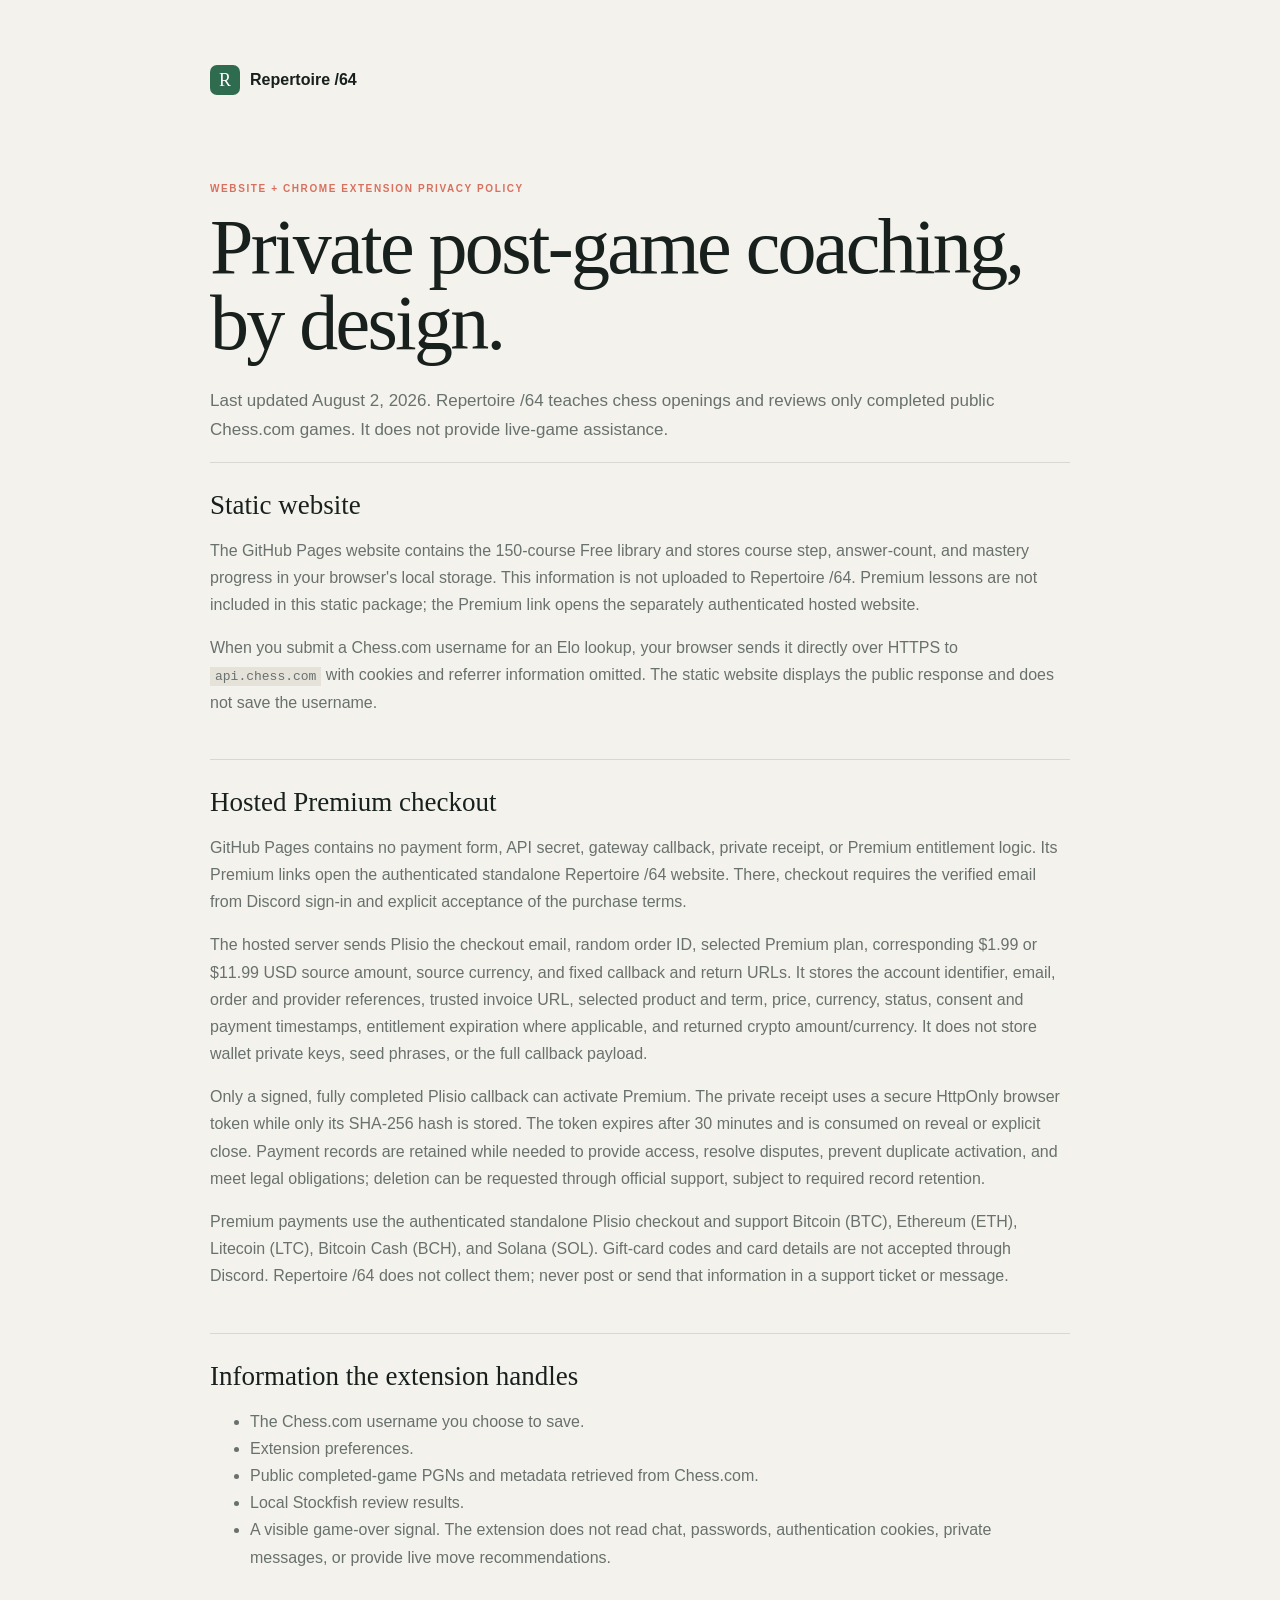
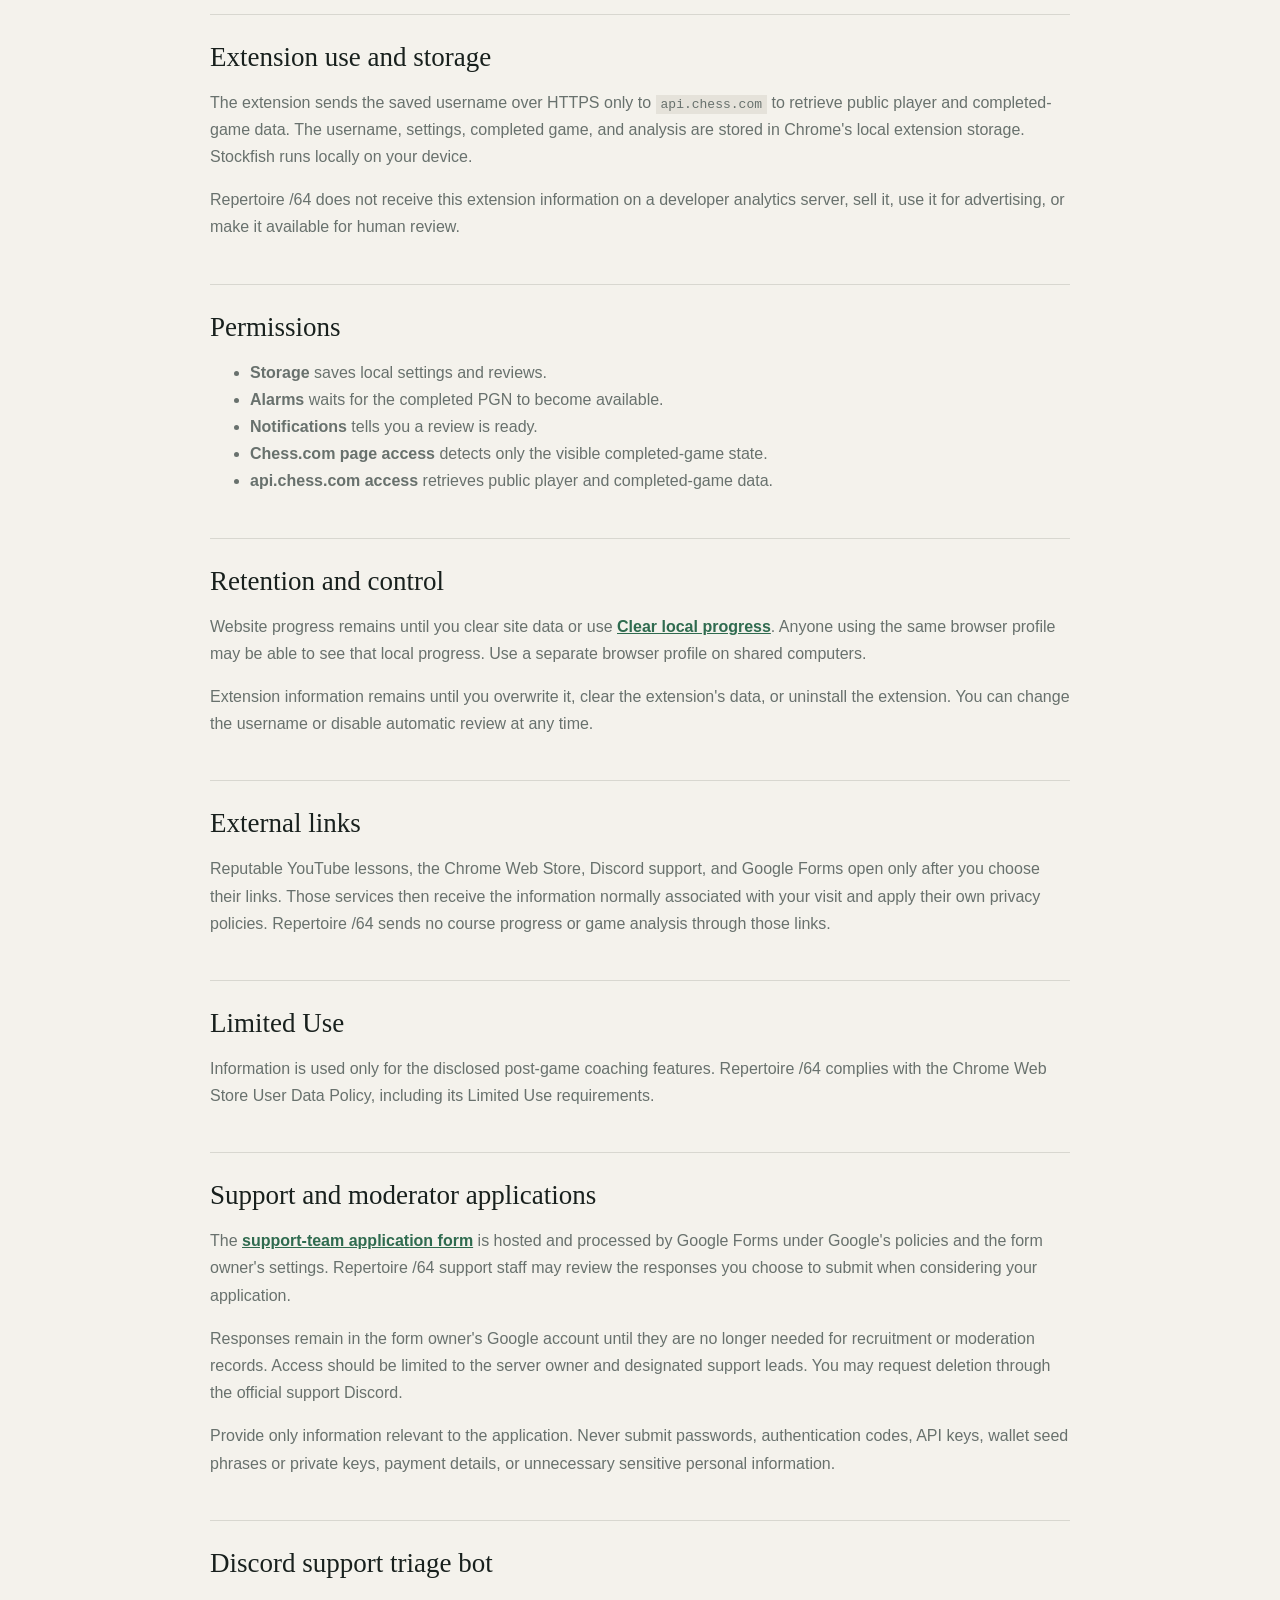
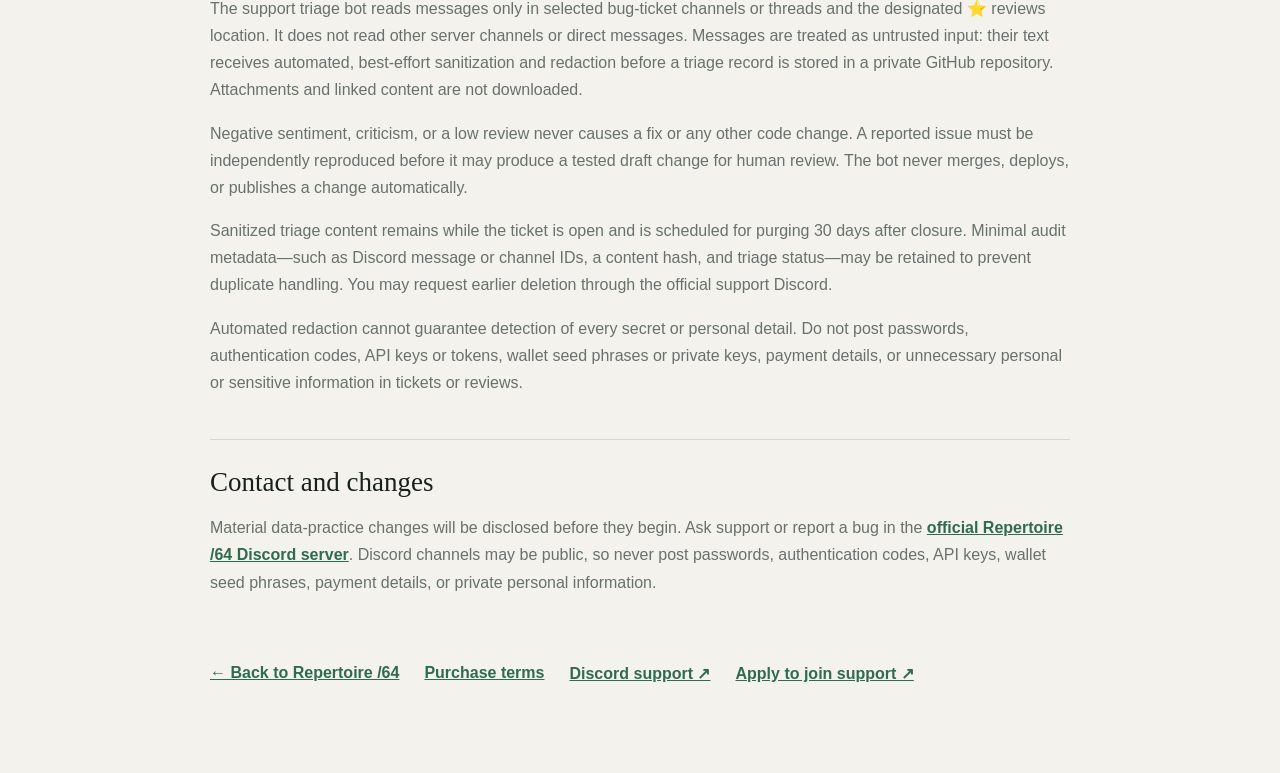
==== commit 4523ddc2: "Update Premium plans and secure checkout copy" ====
--- a/privacy.html
+++ b/privacy.html
@@ -18,7 +18,7 @@
       <h1>Private post-game coaching, by design.</h1>
       <p class="lead">Last updated August 2, 2026. Repertoire /64 teaches chess openings and reviews only completed public Chess.com games. It does not provide live-game assistance.</p>
       <section><h2>Static website</h2><p>The GitHub Pages website contains the 150-course Free library and stores course step, answer-count, and mastery progress in your browser&apos;s local storage. This information is not uploaded to Repertoire /64. Premium lessons are not included in this static package; the Premium link opens the separately authenticated hosted website.</p><p>When you submit a Chess.com username for an Elo lookup, your browser sends it directly over HTTPS to <code>api.chess.com</code> with cookies and referrer information omitted. The static website displays the public response and does not save the username.</p></section>
-      <section><h2>Hosted Premium checkout</h2><p>GitHub Pages contains no payment form, API secret, gateway callback, private receipt, or Premium entitlement logic. Its Premium links open the authenticated Repertoire /64 website. There, checkout requires the verified Sign in with ChatGPT email and explicit acceptance of the purchase terms.</p><p>The hosted server sends Plisio the checkout email, random order ID, product, fixed $10.00 USD source amount and currency, and fixed callback and return URLs. It stores the account identifier, email, order and provider references, trusted invoice URL, price, currency, status, consent and payment timestamps, and returned crypto amount/currency. It does not store wallet private keys, seed phrases, or the full callback payload.</p><p>Only a signed, fully completed Plisio callback can activate Premium. The one-time private receipt uses a secure HttpOnly browser token while only its SHA-256 hash is stored. The token expires after 30 minutes and is consumed on reveal or explicit close. Payment records are retained while needed to provide access, resolve disputes, prevent duplicate activation, and meet legal obligations; deletion can be requested through official support, subject to required record retention.</p></section>
+      <section><h2>Hosted Premium checkout</h2><p>GitHub Pages contains no payment form, API secret, gateway callback, private receipt, or Premium entitlement logic. Its Premium links open the authenticated standalone Repertoire /64 website. There, checkout requires the verified email from Discord sign-in and explicit acceptance of the purchase terms.</p><p>The hosted server sends Plisio the checkout email, random order ID, selected Premium plan, corresponding $1.99 or $11.99 USD source amount, source currency, and fixed callback and return URLs. It stores the account identifier, email, order and provider references, trusted invoice URL, selected product and term, price, currency, status, consent and payment timestamps, entitlement expiration where applicable, and returned crypto amount/currency. It does not store wallet private keys, seed phrases, or the full callback payload.</p><p>Only a signed, fully completed Plisio callback can activate Premium. The private receipt uses a secure HttpOnly browser token while only its SHA-256 hash is stored. The token expires after 30 minutes and is consumed on reveal or explicit close. Payment records are retained while needed to provide access, resolve disputes, prevent duplicate activation, and meet legal obligations; deletion can be requested through official support, subject to required record retention.</p><p>Premium payments use the authenticated standalone Plisio checkout and support Bitcoin (BTC), Ethereum (ETH), Litecoin (LTC), Bitcoin Cash (BCH), and Solana (SOL). Gift-card codes and card details are not accepted through Discord. Repertoire /64 does not collect them; never post or send that information in a support ticket or message.</p></section>
       <section><h2>Information the extension handles</h2><ul><li>The Chess.com username you choose to save.</li><li>Extension preferences.</li><li>Public completed-game PGNs and metadata retrieved from Chess.com.</li><li>Local Stockfish review results.</li><li>A visible game-over signal. The extension does not read chat, passwords, authentication cookies, private messages, or provide live move recommendations.</li></ul></section>
       <section><h2>Extension use and storage</h2><p>The extension sends the saved username over HTTPS only to <code>api.chess.com</code> to retrieve public player and completed-game data. The username, settings, completed game, and analysis are stored in Chrome&apos;s local extension storage. Stockfish runs locally on your device.</p><p>Repertoire /64 does not receive this extension information on a developer analytics server, sell it, use it for advertising, or make it available for human review.</p></section>
       <section><h2>Permissions</h2><ul><li><strong>Storage</strong> saves local settings and reviews.</li><li><strong>Alarms</strong> waits for the completed PGN to become available.</li><li><strong>Notifications</strong> tells you a review is ready.</li><li><strong>Chess.com page access</strong> detects only the visible completed-game state.</li><li><strong>api.chess.com access</strong> retrieves public player and completed-game data.</li></ul></section>
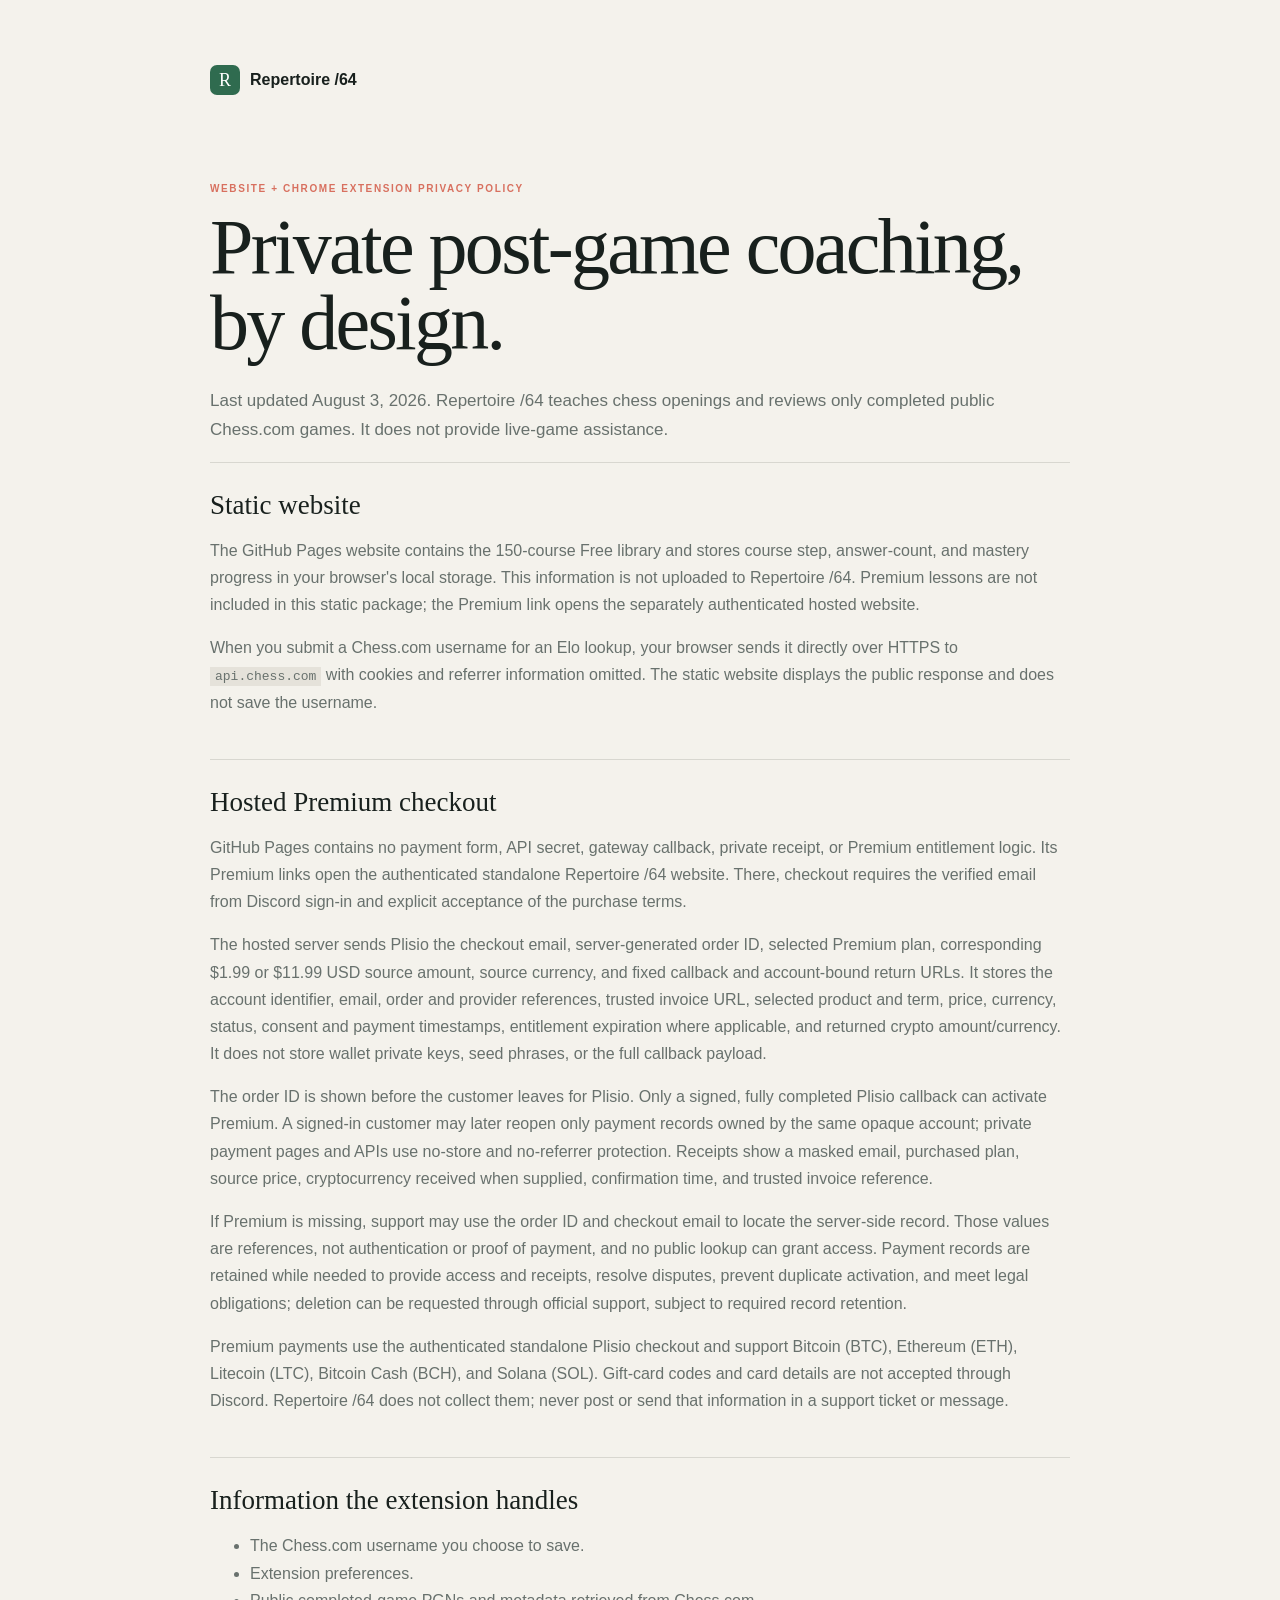
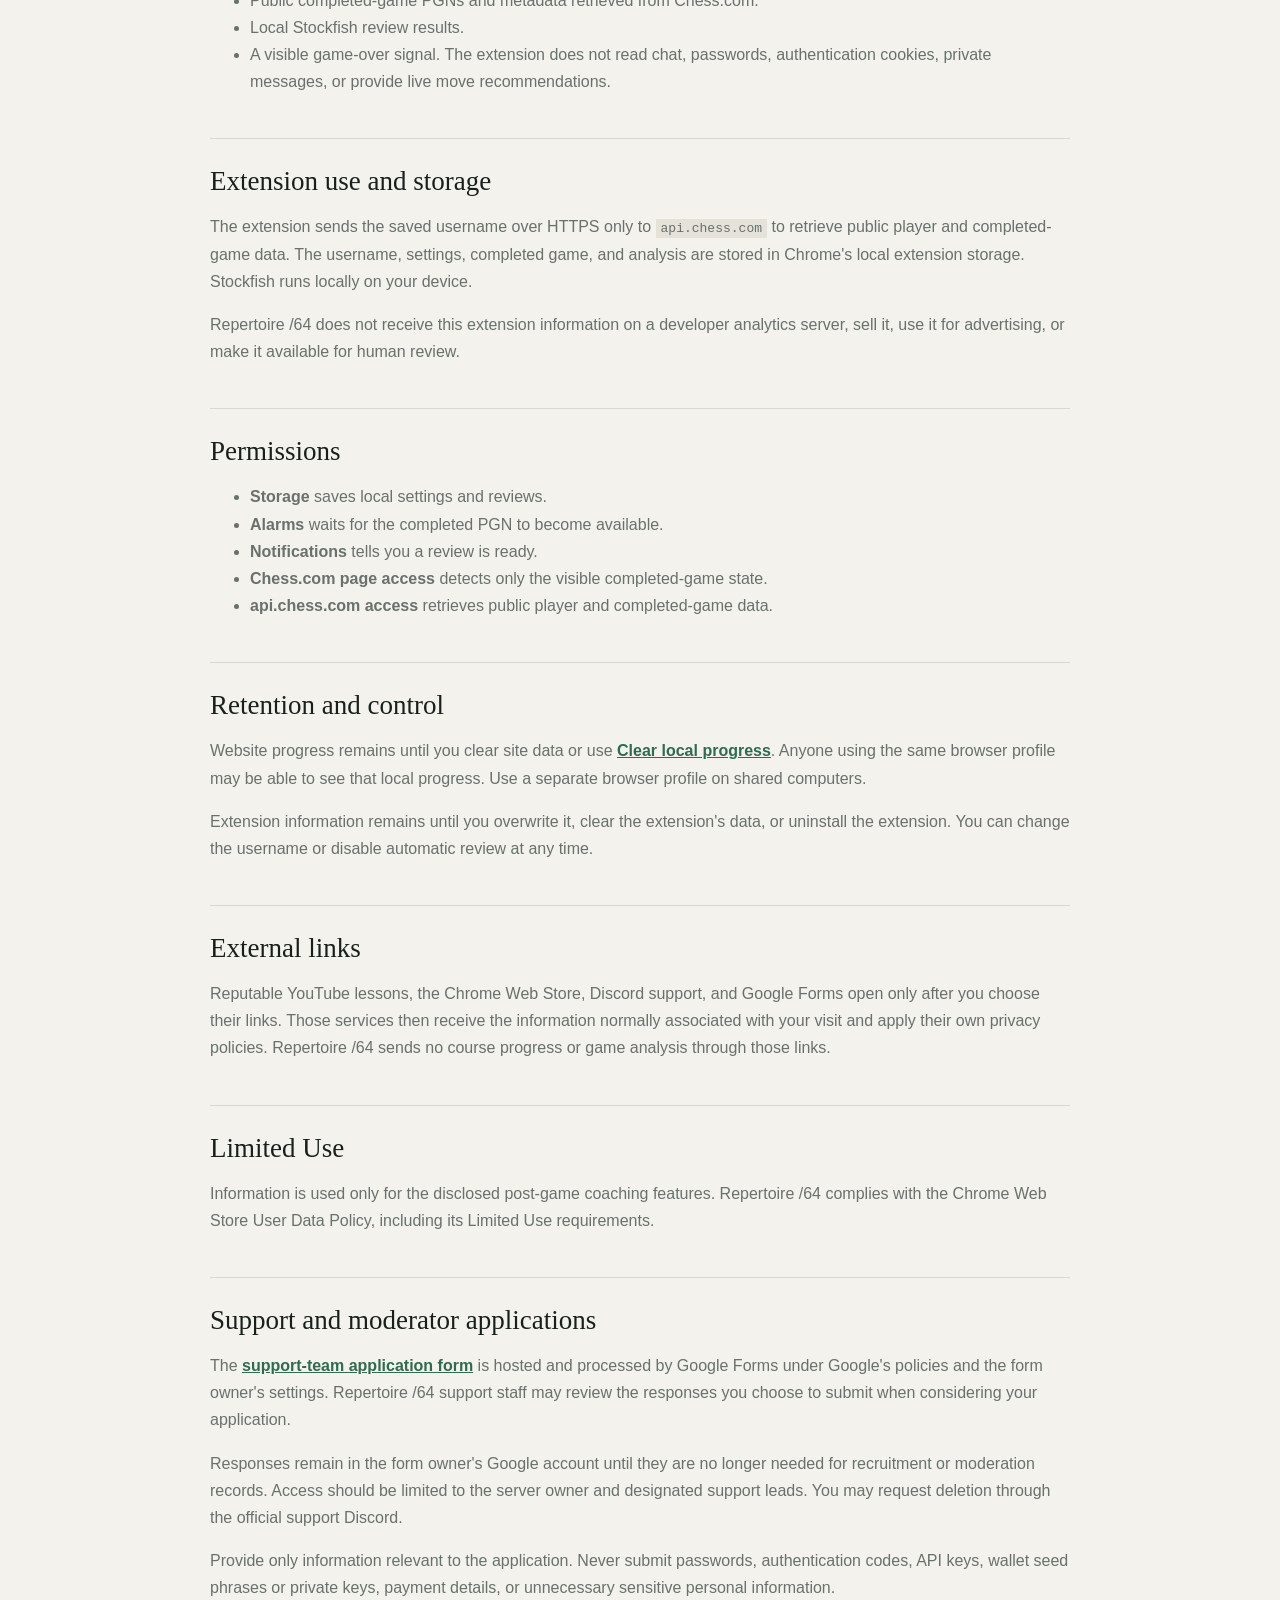
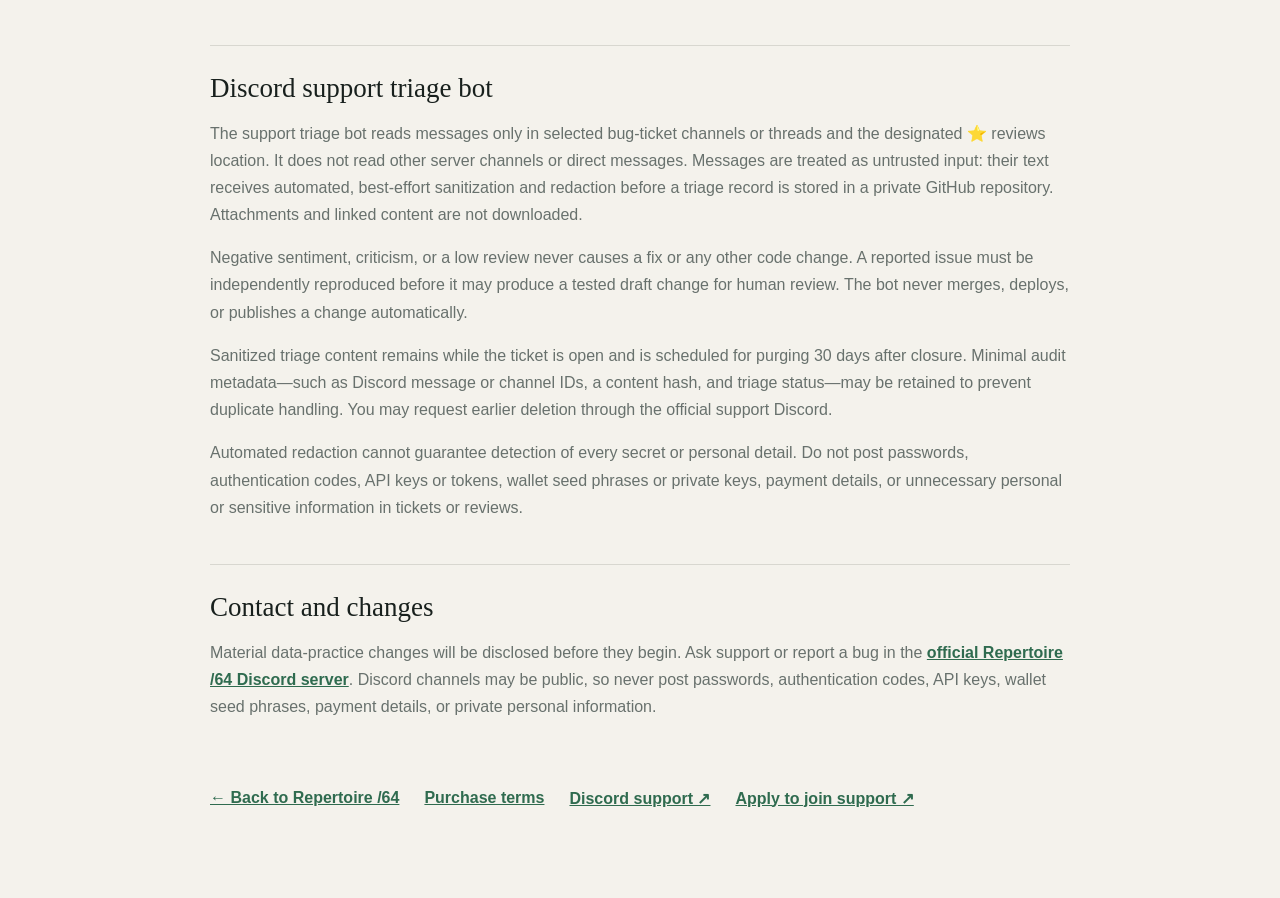
==== commit b9e9f996: "Document recoverable Premium receipts" ====
--- a/privacy.html
+++ b/privacy.html
@@ -2,7 +2,7 @@
 <html lang="en">
   <head>
     <meta charset="utf-8">
-    <meta http-equiv="Content-Security-Policy" content="default-src 'none'; base-uri 'none'; connect-src 'self'; font-src 'self'; form-action 'self'; frame-src 'none'; img-src 'self' data:; manifest-src 'self'; media-src 'none'; object-src 'none'; script-src 'self'; style-src 'self'; worker-src 'none'; require-trusted-types-for 'script'; trusted-types 'none'; upgrade-insecure-requests">
+    <meta http-equiv="Content-Security-Policy" content="default-src 'none'; base-uri 'none'; connect-src 'self'; font-src 'self'; form-action 'self'; frame-src 'none'; img-src 'self' data:; manifest-src 'self'; media-src 'none'; object-src 'none'; script-src 'self'; style-src 'self'; worker-src 'none'; require-trusted-types-for 'script'; trusted-types 'none'">
     <meta name="viewport" content="width=device-width, initial-scale=1">
     <meta name="referrer" content="no-referrer">
     <meta name="description" content="How the Repertoire /64 static website and Chrome extension handle course progress and completed-game information.">
@@ -16,9 +16,9 @@
       <a class="brand" href="./index.html"><span>R</span> Repertoire /64</a>
       <p class="kicker">WEBSITE + CHROME EXTENSION PRIVACY POLICY</p>
       <h1>Private post-game coaching, by design.</h1>
-      <p class="lead">Last updated August 2, 2026. Repertoire /64 teaches chess openings and reviews only completed public Chess.com games. It does not provide live-game assistance.</p>
+      <p class="lead">Last updated August 3, 2026. Repertoire /64 teaches chess openings and reviews only completed public Chess.com games. It does not provide live-game assistance.</p>
       <section><h2>Static website</h2><p>The GitHub Pages website contains the 150-course Free library and stores course step, answer-count, and mastery progress in your browser&apos;s local storage. This information is not uploaded to Repertoire /64. Premium lessons are not included in this static package; the Premium link opens the separately authenticated hosted website.</p><p>When you submit a Chess.com username for an Elo lookup, your browser sends it directly over HTTPS to <code>api.chess.com</code> with cookies and referrer information omitted. The static website displays the public response and does not save the username.</p></section>
-      <section><h2>Hosted Premium checkout</h2><p>GitHub Pages contains no payment form, API secret, gateway callback, private receipt, or Premium entitlement logic. Its Premium links open the authenticated standalone Repertoire /64 website. There, checkout requires the verified email from Discord sign-in and explicit acceptance of the purchase terms.</p><p>The hosted server sends Plisio the checkout email, random order ID, selected Premium plan, corresponding $1.99 or $11.99 USD source amount, source currency, and fixed callback and return URLs. It stores the account identifier, email, order and provider references, trusted invoice URL, selected product and term, price, currency, status, consent and payment timestamps, entitlement expiration where applicable, and returned crypto amount/currency. It does not store wallet private keys, seed phrases, or the full callback payload.</p><p>Only a signed, fully completed Plisio callback can activate Premium. The private receipt uses a secure HttpOnly browser token while only its SHA-256 hash is stored. The token expires after 30 minutes and is consumed on reveal or explicit close. Payment records are retained while needed to provide access, resolve disputes, prevent duplicate activation, and meet legal obligations; deletion can be requested through official support, subject to required record retention.</p><p>Premium payments use the authenticated standalone Plisio checkout and support Bitcoin (BTC), Ethereum (ETH), Litecoin (LTC), Bitcoin Cash (BCH), and Solana (SOL). Gift-card codes and card details are not accepted through Discord. Repertoire /64 does not collect them; never post or send that information in a support ticket or message.</p></section>
+      <section><h2>Hosted Premium checkout</h2><p>GitHub Pages contains no payment form, API secret, gateway callback, private receipt, or Premium entitlement logic. Its Premium links open the authenticated standalone Repertoire /64 website. There, checkout requires the verified email from Discord sign-in and explicit acceptance of the purchase terms.</p><p>The hosted server sends Plisio the checkout email, server-generated order ID, selected Premium plan, corresponding $1.99 or $11.99 USD source amount, source currency, and fixed callback and account-bound return URLs. It stores the account identifier, email, order and provider references, trusted invoice URL, selected product and term, price, currency, status, consent and payment timestamps, entitlement expiration where applicable, and returned crypto amount/currency. It does not store wallet private keys, seed phrases, or the full callback payload.</p><p>The order ID is shown before the customer leaves for Plisio. Only a signed, fully completed Plisio callback can activate Premium. A signed-in customer may later reopen only payment records owned by the same opaque account; private payment pages and APIs use no-store and no-referrer protection. Receipts show a masked email, purchased plan, source price, cryptocurrency received when supplied, confirmation time, and trusted invoice reference.</p><p>If Premium is missing, support may use the order ID and checkout email to locate the server-side record. Those values are references, not authentication or proof of payment, and no public lookup can grant access. Payment records are retained while needed to provide access and receipts, resolve disputes, prevent duplicate activation, and meet legal obligations; deletion can be requested through official support, subject to required record retention.</p><p>Premium payments use the authenticated standalone Plisio checkout and support Bitcoin (BTC), Ethereum (ETH), Litecoin (LTC), Bitcoin Cash (BCH), and Solana (SOL). Gift-card codes and card details are not accepted through Discord. Repertoire /64 does not collect them; never post or send that information in a support ticket or message.</p></section>
       <section><h2>Information the extension handles</h2><ul><li>The Chess.com username you choose to save.</li><li>Extension preferences.</li><li>Public completed-game PGNs and metadata retrieved from Chess.com.</li><li>Local Stockfish review results.</li><li>A visible game-over signal. The extension does not read chat, passwords, authentication cookies, private messages, or provide live move recommendations.</li></ul></section>
       <section><h2>Extension use and storage</h2><p>The extension sends the saved username over HTTPS only to <code>api.chess.com</code> to retrieve public player and completed-game data. The username, settings, completed game, and analysis are stored in Chrome&apos;s local extension storage. Stockfish runs locally on your device.</p><p>Repertoire /64 does not receive this extension information on a developer analytics server, sell it, use it for advertising, or make it available for human review.</p></section>
       <section><h2>Permissions</h2><ul><li><strong>Storage</strong> saves local settings and reviews.</li><li><strong>Alarms</strong> waits for the completed PGN to become available.</li><li><strong>Notifications</strong> tells you a review is ready.</li><li><strong>Chess.com page access</strong> detects only the visible completed-game state.</li><li><strong>api.chess.com access</strong> retrieves public player and completed-game data.</li></ul></section>
